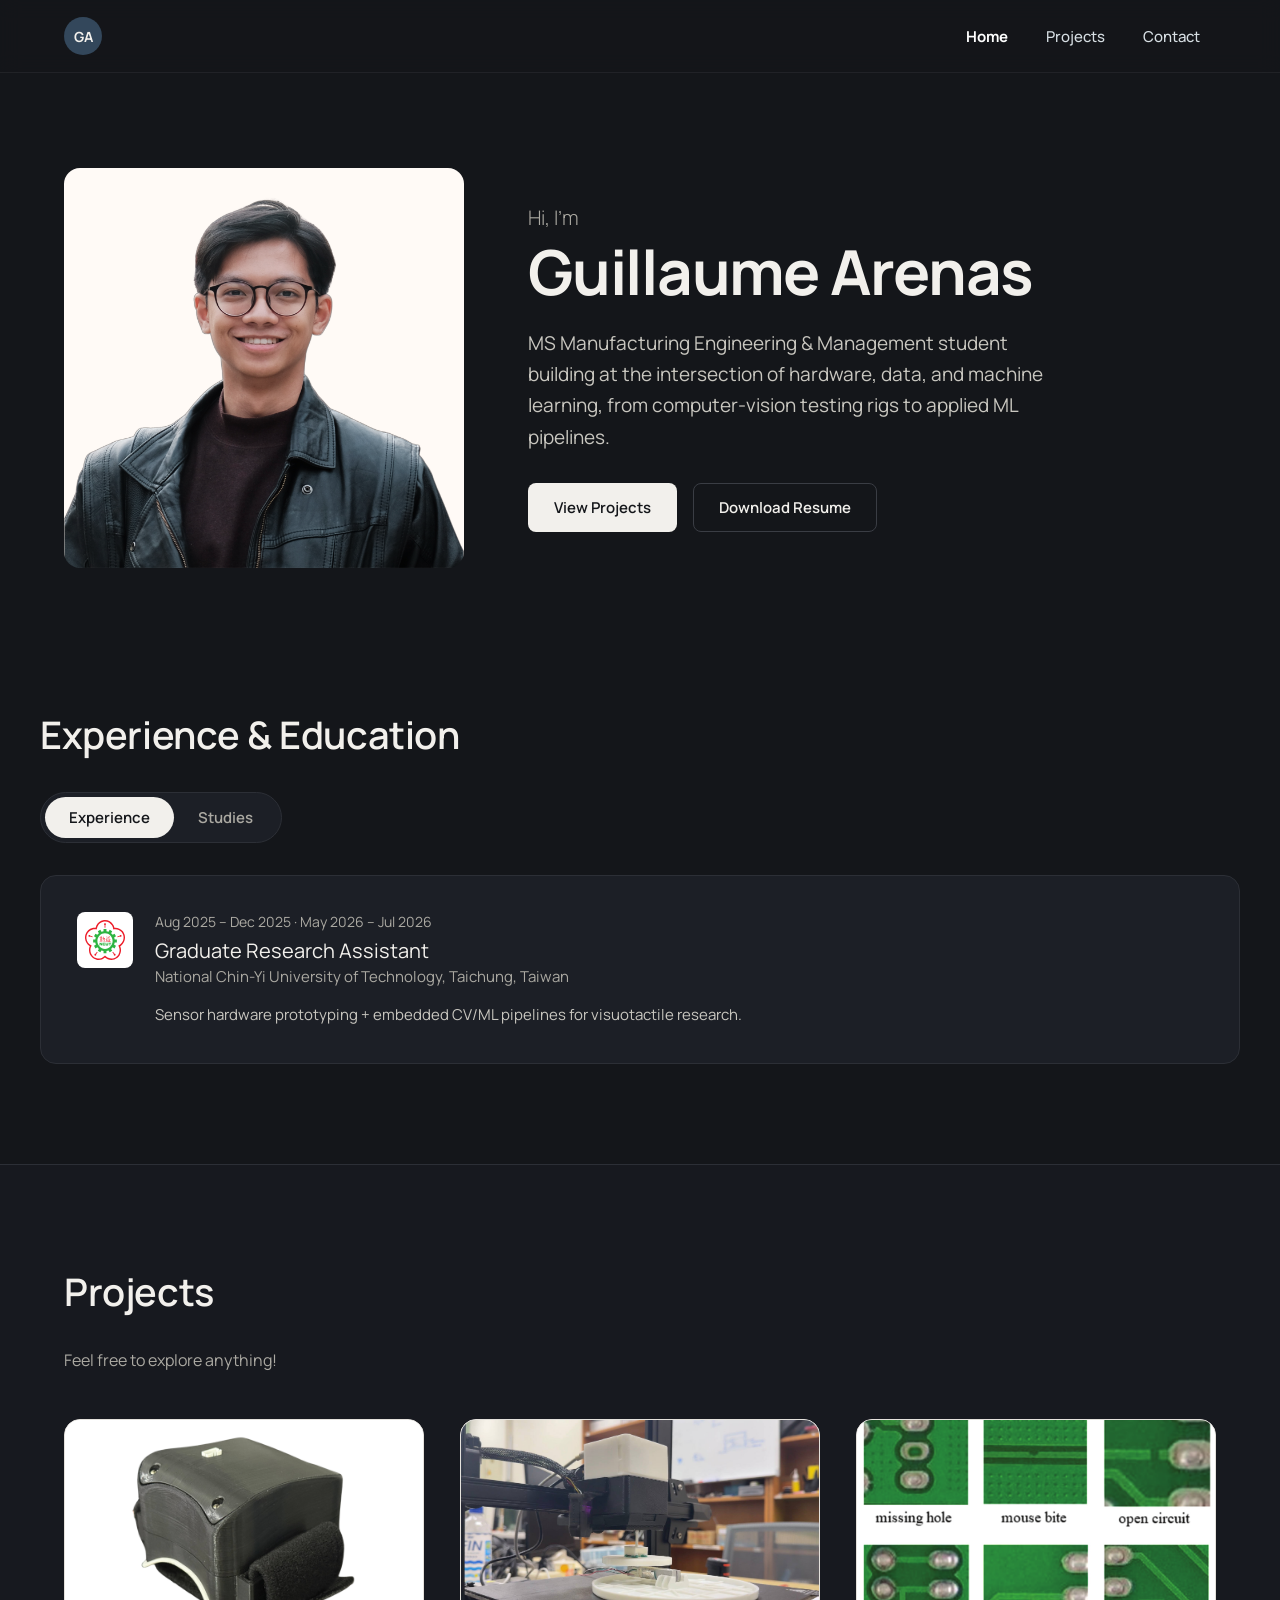
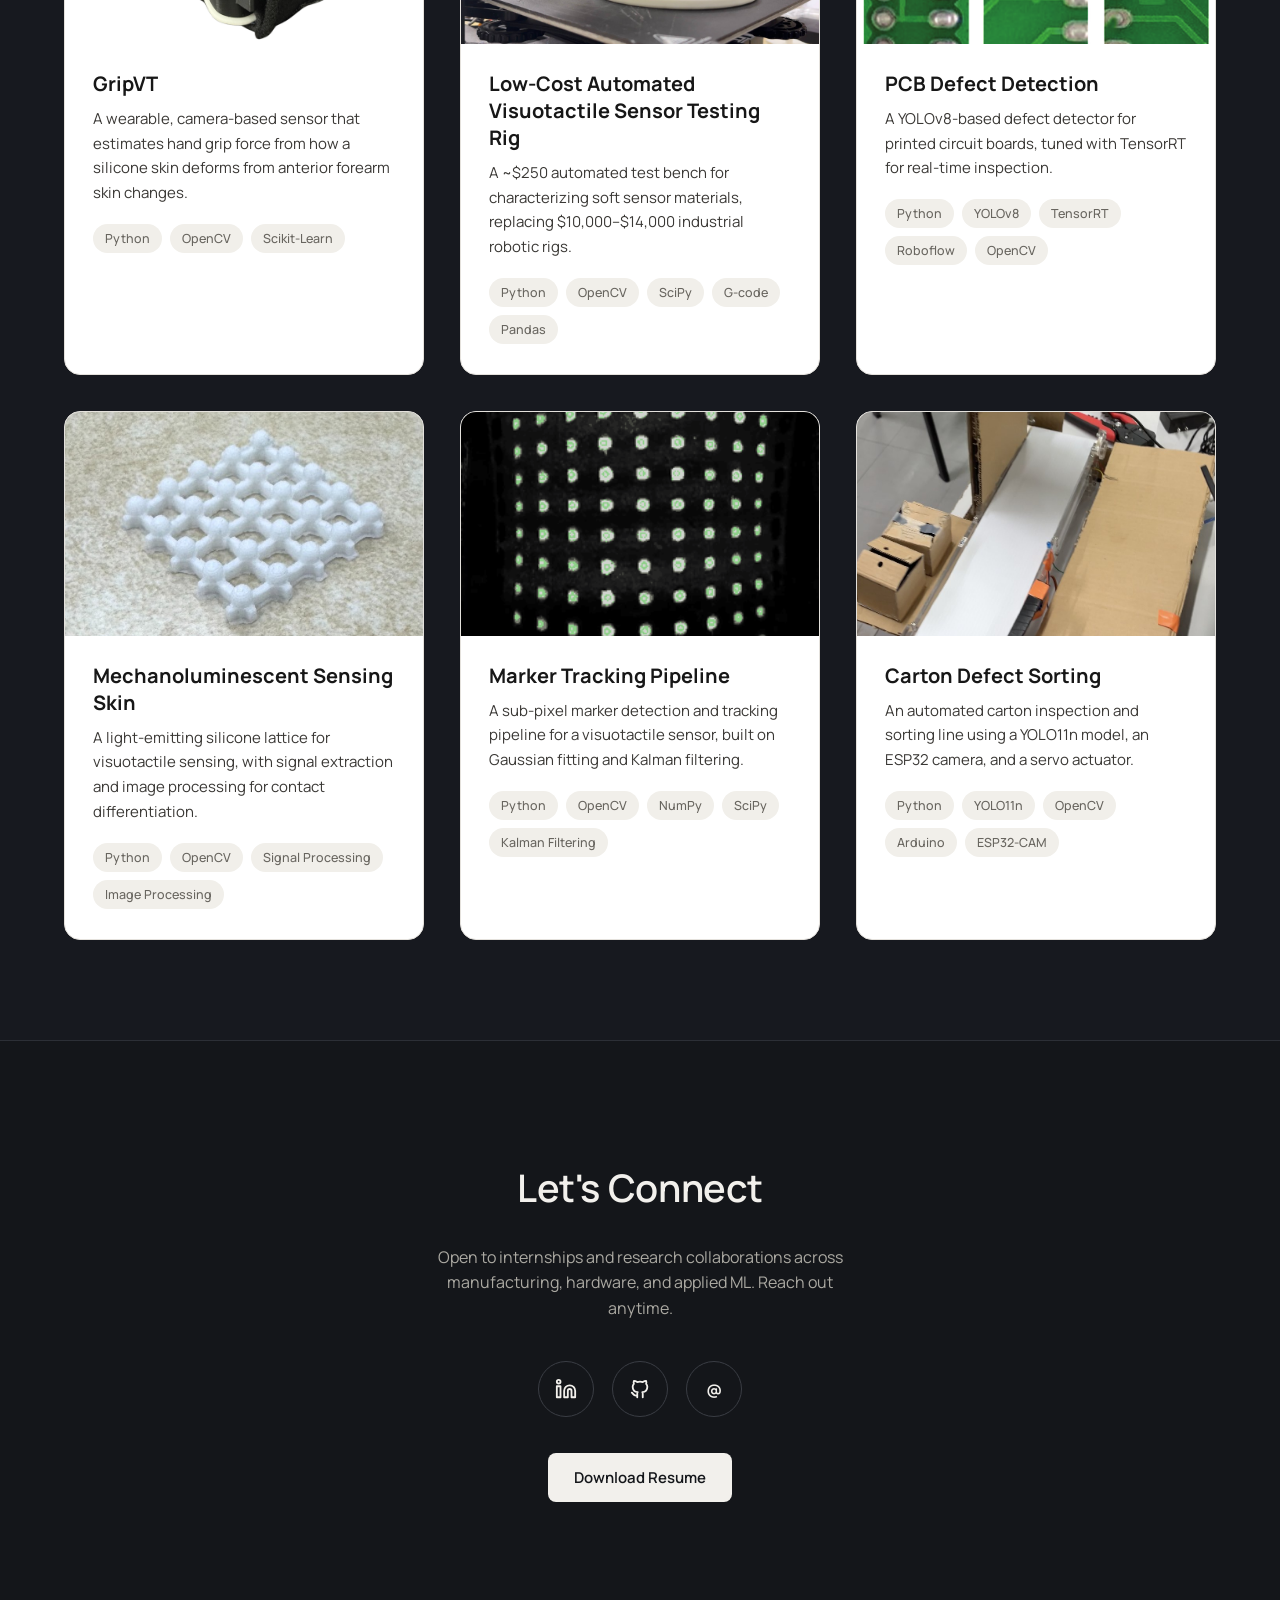
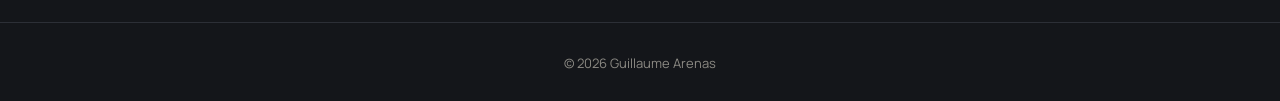
==== index.html @ a26e2be3 "fix: use marker tracking demo gif as project card thumbnail" ====
<!DOCTYPE html>
<html lang="en">
<head>
<meta charset="utf-8">
<meta name="viewport" content="width=device-width, initial-scale=1">
<title>Guillaume Arenas — Portfolio</title>
<link rel="preconnect" href="https://fonts.googleapis.com">
<link href="https://fonts.googleapis.com/css2?family=Manrope:wght@300;400;500;600;700;800&display=swap" rel="stylesheet">
<link rel="stylesheet" href="css/style.css">
</head>
<body>

<nav class="nav">
  <div class="nav-inner">
    <a href="#home" class="nav-logo" aria-label="Guillaume Arenas — Home">
      <div class="nav-logo-badge">GA</div>
    </a>
    <div class="nav-links">
      <a href="#home" class="nav-link" data-section="home">Home</a>
      <a href="#projects" class="nav-link" data-section="projects">Projects</a>
      <a href="#contact" class="nav-link" data-section="contact">Contact</a>
    </div>
    <button class="nav-hamburger" aria-label="Menu">
      <span></span><span></span><span></span>
    </button>
  </div>
</nav>

<div class="mobile-menu">
  <a href="#home">Home</a>
  <a href="#projects">Projects</a>
  <a href="#contact">Contact</a>
  <a class="btn-pill" href="resume.pdf" download="Guillaume_Arenas_Resume.pdf">Download Resume</a>
</div>

<section id="home" class="hero">
  <div class="hero-photo-wrap">
    <img src="images/profile-picture.png" alt="Guillaume Arenas">
  </div>
  <div class="hero-copy">
    <div class="hero-greeting">Hi, I'm</div>
    <h1 class="hero-name">Guillaume Arenas</h1>
    <p class="hero-desc">MS Manufacturing Engineering &amp; Management student building at the intersection of hardware, data, and machine learning, from computer-vision testing rigs to applied ML pipelines.</p>
    <div class="hero-actions">
      <a href="#projects" class="btn-pill">View Projects</a>
      <a href="resume.pdf" download="Guillaume_Arenas_Resume.pdf" class="btn-outline">Download Resume</a>
    </div>
  </div>
</section>

<section class="exp-section">
  <div class="exp-section-inner">
    <h2 class="section-heading">Experience &amp; Education</h2>
    <div class="exp-tabs">
      <div class="exp-slider" id="expSlider"></div>
      <button class="exp-tab active" id="workTab" data-tab="work">Experience</button>
      <button class="exp-tab" id="studiesTab" data-tab="studies">Studies</button>
    </div>

    <div class="exp-card active" id="workCard">
      <div class="exp-logo">
        <img src="images/ncut-logo.svg" alt="National Chin-Yi University of Technology logo">
      </div>
      <div class="exp-body">
        <div class="exp-dates">Aug 2025 – Dec 2025 · May 2026 – Jul 2026</div>
        <div class="exp-title">Graduate Research Assistant</div>
        <div class="exp-sub">National Chin-Yi University of Technology, Taichung, Taiwan</div>
        <div class="exp-desc">Sensor hardware prototyping + embedded CV/ML pipelines for visuotactile research.</div>
      </div>
    </div>
    <div class="exp-card" id="studiesCard">
      <div class="exp-logo">
        <img src="images/dlsu-logo.png" alt="De La Salle University logo">
      </div>
      <div class="exp-body">
        <div class="exp-dates">2021 – Expected 2027</div>
        <div class="exp-title">De La Salle University</div>
        <div class="exp-sub">B.S./M.S. in Manufacturing Engineering and Management</div>
        <div class="exp-desc">CGPA 3.58/4.00, Cum Laude candidate · DOST &amp; ERDT Scholar</div>
      </div>
    </div>
  </div>
</section>

<section id="projects" class="projects-section">
  <div class="projects-section-inner">
    <h2 class="section-heading">Projects</h2>
    <p class="projects-lede">Feel free to explore anything!</p>
    <div class="projects-grid">

      <a href="gripvt.html" class="project-card">
        <div class="project-card-media">
          <img src="images/gripvt.png" alt="GripVT screenshot">
        </div>
        <div class="project-card-body">
          <div class="project-card-title">GripVT</div>
          <p class="project-card-blurb">A wearable, camera-based sensor that estimates hand grip force from how a silicone skin deforms from anterior forearm skin changes. </p>
          <div class="project-tags">
            <span class="project-tag">Python</span>
            <span class="project-tag">OpenCV</span>
            <span class="project-tag">Scikit-Learn</span>
          </div>
        </div>
      </a>

      <a href="testing-rig.html" class="project-card">
        <div class="project-card-media">
          <img src="images/testing-rig-screenshot.jpg" alt="Low-Cost Automated Visuotactile Sensor Testing Rig screenshot">
        </div>
        <div class="project-card-body">
          <div class="project-card-title">Low-Cost Automated Visuotactile Sensor Testing Rig</div>
          <p class="project-card-blurb">A ~$250 automated test bench for characterizing soft sensor materials, replacing $10,000–$14,000 industrial robotic rigs.</p>
          <div class="project-tags">
            <span class="project-tag">Python</span>
            <span class="project-tag">OpenCV</span>
            <span class="project-tag">SciPy</span>
            <span class="project-tag">G-code</span>
            <span class="project-tag">Pandas</span>
          </div>
        </div>
      </a>

      <a href="pcb-defect-detection.html" class="project-card">
        <div class="project-card-media">
          <img src="images/pcb-defect-samples.png" alt="Six defect types: missing hole, mouse bite, open circuit, short, spur, spurious copper">
        </div>
        <div class="project-card-body">
          <div class="project-card-title">PCB Defect Detection</div>
          <p class="project-card-blurb">A YOLOv8-based defect detector for printed circuit boards, tuned with TensorRT for real-time inspection.</p>
          <div class="project-tags">
            <span class="project-tag">Python</span>
            <span class="project-tag">YOLOv8</span>
            <span class="project-tag">TensorRT</span>
            <span class="project-tag">Roboflow</span>
            <span class="project-tag">OpenCV</span>
          </div>
        </div>
      </a>

      <a href="mechanoluminescent-elastomer.html" class="project-card">
        <div class="project-card-media">
          <img src="images/mechano-sensing-skin.jpeg" alt="Fabricated mechanoluminescent lattice skin">
        </div>
        <div class="project-card-body">
          <div class="project-card-title">Mechanoluminescent Sensing Skin</div>
          <p class="project-card-blurb">A light-emitting silicone lattice for visuotactile sensing, with signal extraction and image processing for contact differentiation.</p>
          <div class="project-tags">
            <span class="project-tag">Python</span>
            <span class="project-tag">OpenCV</span>
            <span class="project-tag">Signal Processing</span>
            <span class="project-tag">Image Processing</span>
          </div>
        </div>
      </a>

      <a href="marker-tracking-pipeline.html" class="project-card">
        <div class="project-card-media">
          <img src="images/marker-tracking-demo.gif" alt="Live detector calibration view tracking all 99 markers in real time">
        </div>
        <div class="project-card-body">
          <div class="project-card-title">Marker Tracking Pipeline</div>
          <p class="project-card-blurb">A sub-pixel marker detection and tracking pipeline for a visuotactile sensor, built on Gaussian fitting and Kalman filtering.</p>
          <div class="project-tags">
            <span class="project-tag">Python</span>
            <span class="project-tag">OpenCV</span>
            <span class="project-tag">NumPy</span>
            <span class="project-tag">SciPy</span>
            <span class="project-tag">Kalman Filtering</span>
          </div>
        </div>
      </a>

      <a href="carton-sorting.html" class="project-card">
        <div class="project-card-media">
          <img src="images/carton-final-prototype.jpg" alt="Final cardboard-and-acrylic conveyor prototype with camera mount">
        </div>
        <div class="project-card-body">
          <div class="project-card-title">Carton Defect Sorting</div>
          <p class="project-card-blurb">An automated carton inspection and sorting line using a YOLO11n model, an ESP32 camera, and a servo actuator.</p>
          <div class="project-tags">
            <span class="project-tag">Python</span>
            <span class="project-tag">YOLO11n</span>
            <span class="project-tag">OpenCV</span>
            <span class="project-tag">Arduino</span>
            <span class="project-tag">ESP32-CAM</span>
          </div>
        </div>
      </a>

    </div>
  </div>
</section>

<section id="contact" class="contact-section">
  <div class="contact-section-inner">
    <h2 class="section-heading">Let's Connect</h2>
    <p class="contact-lede">Open to internships and research collaborations across manufacturing, hardware, and applied ML. Reach out anytime.</p>
    <div class="social-links">
      <a href="https://www.linkedin.com/in/guillaumearenas/" target="_blank" rel="noopener" aria-label="LinkedIn" class="social-link">
        <svg width="22" height="22" viewBox="0 0 24 24" fill="none" stroke="currentColor" stroke-width="2" stroke-linecap="round" stroke-linejoin="round"><path d="M16 8a6 6 0 0 1 6 6v7h-4v-7a2 2 0 0 0-2-2 2 2 0 0 0-2 2v7h-4v-7a6 6 0 0 1 6-6z"></path><rect x="2" y="9" width="4" height="12"></rect><circle cx="4" cy="4" r="2"></circle></svg>
      </a>
      <a href="https://github.com/gkuarenas" target="_blank" rel="noopener" aria-label="GitHub" class="social-link">
        <svg width="22" height="22" viewBox="0 0 24 24" fill="none" stroke="currentColor" stroke-width="2" stroke-linecap="round" stroke-linejoin="round"><path d="M9 19c-4.3 1.4-4.3-2.5-6-3m12 5v-3.5c0-1 .1-1.4-.5-2 2.8-.3 5.5-1.4 5.5-6a4.6 4.6 0 0 0-1.3-3.2 4.2 4.2 0 0 0-.1-3.2s-1.1-.3-3.5 1.3a12.3 12.3 0 0 0-6.2 0C6.5 2.8 5.4 3.1 5.4 3.1a4.2 4.2 0 0 0-.1 3.2A4.6 4.6 0 0 0 4 9.5c0 4.6 2.7 5.7 5.5 6-.6.6-.6 1.2-.5 2V21"></path></svg>
      </a>
      <a href="mailto:guillaume.arenas0712@gmail.com" aria-label="Email" class="social-link">@</a>
    </div>
    <a href="resume.pdf" download="Guillaume_Arenas_Resume.pdf" class="btn-pill">Download Resume</a>
  </div>
</section>

<footer class="site-footer">
  <span>© 2026 Guillaume Arenas</span>
</footer>

<script src="js/nav.js"></script>
<script src="js/home.js"></script>
</body>
</html>
---- css/style.css ----
/* Design tokens — see design-reference/README.md */
:root {
  --bg: #14161A;
  --bg-alt: #17191F;
  --surface: #1C1F26;
  --border: #2C2F36;
  --text: #F2F0EC;
  --muted: #8B8983;
  --muted-2: #C9C7C0;
  --muted-3: #ABA9A2;
  --body: #D7DEE3;
  --accent: #33475B;
  --card-border: #E4E1DC;
}

* { box-sizing: border-box; }

html { scroll-behavior: smooth; }

body {
  margin: 0;
  background: var(--bg);
  color: var(--text);
  font-family: 'Manrope', system-ui, sans-serif;
  min-height: 100vh;
  overflow-x: hidden;
}

a { color: var(--text); text-decoration: none; }
a:hover { color: var(--text); }

ul { margin: 0; }

/* ---------- Nav ---------- */
.nav {
  position: fixed;
  top: 0; left: 0; width: 100%;
  z-index: 1000;
  background: rgba(20, 22, 26, 0.55);
  backdrop-filter: blur(10px);
  border-bottom: 1px solid rgba(255, 255, 255, 0.06);
}
.nav-inner {
  max-width: 1200px;
  margin: 0 auto;
  padding: 0 24px;
  height: 72px;
  display: flex;
  align-items: center;
  justify-content: space-between;
}
.nav-logo {
  display: flex;
  align-items: center;
  text-decoration: none;
}
.nav-logo-badge {
  width: 38px; height: 38px;
  border-radius: 50%;
  background: var(--accent);
  display: flex; align-items: center; justify-content: center;
  color: var(--text);
  font-weight: 700; font-size: 14px;
}
.nav-links { display: flex; align-items: center; gap: 6px; }
.nav-link {
  font-size: 15px;
  font-weight: 500;
  color: var(--body);
  padding: 9px 16px;
  border-radius: 8px;
  background: transparent;
  transition: background .2s, color .2s, transform .2s;
}
.nav-link:hover { background: rgba(255, 255, 255, 0.1); color: #FFFFFF; transform: scale(1.05); }
.nav-link.active { font-weight: 700; color: #FFFFFF; }
.nav-hamburger {
  display: none;
  background: none; border: none; cursor: pointer;
  padding: 10px;
  flex-direction: column; gap: 5px;
  align-items: center; justify-content: center;
  width: 40px; height: 40px;
}
.nav-hamburger span { width: 20px; height: 2px; background: var(--text); border-radius: 1px; }

.mobile-menu {
  display: none;
  position: fixed; top: 72px; left: 0; right: 0; bottom: 0;
  background: var(--surface);
  z-index: 999;
  flex-direction: column;
  padding: 36px 28px;
  gap: 30px;
}
.mobile-menu.open { display: flex; }
.mobile-menu a { font-size: 22px; font-weight: 600; color: var(--text); }
.mobile-menu .btn-pill { width: fit-content; }

@media (max-width: 760px) {
  .nav-links { display: none; }
  .nav-hamburger { display: flex; }
}

/* ---------- Buttons ---------- */
.btn-pill {
  display: inline-block;
  font-size: 15px; font-weight: 600;
  color: #14161A; background: var(--text);
  padding: 14px 26px; border-radius: 8px;
  transition: background .2s, transform .2s;
}
.btn-pill:hover { background: #E4E1D9; transform: scale(1.04); color: #14161A; }

.btn-outline {
  display: inline-block;
  font-size: 15px; font-weight: 600;
  color: var(--text); background: transparent;
  border: 1px solid #3A3D44;
  padding: 13px 25px; border-radius: 8px;
  transition: border-color .2s, background .2s, transform .2s;
}
.btn-outline:hover { border-color: var(--text); background: var(--surface); transform: scale(1.04); color: var(--text); }

/* ---------- Hero / About ---------- */
.hero {
  max-width: 1200px;
  margin: 0 auto;
  padding: 168px 24px 100px;
  display: flex; flex-wrap: wrap;
  gap: 64px; align-items: center;
}
.hero-photo-wrap { flex: 1 1 300px; max-width: 400px; margin-inline: auto; }
.hero-photo-wrap img { width: 100%; aspect-ratio: 1/1; object-fit: cover; border-radius: 16px; display: block; }
.hero-copy { flex: 2 1 420px; min-width: 0; }
.hero-greeting { font-size: 20px; font-weight: 300; color: var(--muted-3); margin: 0 0 8px; }
.hero-name { font-size: clamp(38px, 6vw, 62px); font-weight: 700; line-height: 1.08; margin: 0 0 22px; letter-spacing: -0.02em; color: var(--text); }
.hero-desc { font-size: 19px; line-height: 1.65; color: var(--muted-2); max-width: 540px; margin: 0 0 30px; }
.hero-actions { display: flex; gap: 16px; flex-wrap: wrap; }

/* ---------- Experience & Education ---------- */
.section-heading {
  font-size: clamp(28px, 4vw, 38px);
  font-weight: 600;
  letter-spacing: -0.01em;
  margin: 0 0 32px;
  color: var(--text);
}
.exp-section { padding: 40px 24px 100px; }
.exp-section-inner { max-width: 1200px; margin: 0 auto; }
.exp-tabs {
  position: relative;
  display: inline-flex;
  border: 1px solid var(--border);
  border-radius: 999px;
  padding: 4px;
  background: var(--surface);
  margin-bottom: 32px;
}
.exp-slider {
  position: absolute; top: 4px; bottom: 4px; left: 4px; width: 0;
  border-radius: 999px; background: var(--text);
  transition: left .3s cubic-bezier(.4,0,.2,1), width .3s cubic-bezier(.4,0,.2,1);
}
.exp-tab {
  border: none; background: transparent; cursor: pointer;
  padding: 10px 24px; border-radius: 999px;
  font-size: 15px; font-weight: 600; font-family: inherit;
  position: relative; z-index: 1;
  color: var(--muted-3);
  transition: color .2s;
}
.exp-tab.active { color: #14161A; }
.exp-card {
  background: var(--surface);
  border: 1px solid var(--border);
  border-radius: 16px;
  padding: 36px;
  display: none;
  gap: 22px; flex-wrap: wrap;
}
.exp-card.active { display: flex; }
.exp-logo {
  width: 56px; height: 56px; border-radius: 8px; background: #FFFFFF;
  display: flex; align-items: center; justify-content: center;
  flex-shrink: 0; padding: 8px; box-sizing: border-box;
}
.exp-logo img { width: 100%; height: 100%; object-fit: contain; }
.exp-body { flex: 1; min-width: 0; }
.exp-dates { font-size: 14px; color: var(--muted-3); margin-bottom: 6px; }
.exp-title { font-size: 20px; font-weight: 400; color: var(--text); margin-bottom: 2px; }
.exp-sub { font-size: 15px; color: var(--muted-3); margin-bottom: 16px; }
.exp-desc { color: var(--muted-2); font-size: 15px; line-height: 1.6; }

/* ---------- Projects grid ---------- */
.projects-section { background: var(--bg-alt); border-top: 1px solid var(--border); border-bottom: 1px solid var(--border); }
.projects-section-inner { max-width: 1200px; margin: 0 auto; padding: 100px 24px; }
.projects-lede { font-size: 16px; color: var(--muted-3); margin: 0 0 48px; max-width: 560px; }
.projects-grid { display: grid; grid-template-columns: repeat(auto-fit, minmax(360px, 1fr)); gap: 36px; }
.project-card {
  display: block; color: inherit;
  background: #FFFFFF; border: 1px solid var(--card-border); border-radius: 16px;
  overflow: hidden;
  transition: transform .3s, box-shadow .3s, border-color .3s;
}
a.project-card:hover { transform: translateY(-6px); box-shadow: 0 18px 36px rgba(0,0,0,0.35); border-color: #D8D5CF; }
.project-card-media { position: relative; overflow: hidden; aspect-ratio: 16/10; }
.project-card-media img { position: absolute; inset: 0; width: 100%; height: 100%; object-fit: cover; transition: transform .5s ease, filter .5s ease; }
a.project-card:hover .project-card-media img { transform: scale(1.06); filter: brightness(1.08); }
.project-card-placeholder {
  position: absolute; inset: 0;
  background: repeating-linear-gradient(45deg, #EFEDE9 0px, #EFEDE9 12px, #F7F5F2 12px, #F7F5F2 24px);
  display: flex; align-items: center; justify-content: center;
}
.project-card-placeholder span {
  font-family: 'Courier New', monospace; font-size: 12px; letter-spacing: 0.06em;
  color: #9C988F; text-transform: uppercase;
  background: rgba(255,255,255,0.75); padding: 5px 11px; border-radius: 4px;
}
.project-card-body { padding: 26px 28px 30px; }
.project-card-title { font-size: 20px; font-weight: 700; color: #171717; margin-bottom: 10px; }
.project-card-blurb { font-size: 15px; line-height: 1.65; color: #3A3835; margin: 0 0 18px; }
.project-tags { display: flex; flex-wrap: wrap; gap: 8px; }
.project-tag {
  font-size: 12.5px; font-weight: 500; color: #68655F; background: #F1EFEA;
  padding: 6px 12px; border-radius: 999px;
  transition: background .25s, color .25s;
}
a.project-card:hover .project-tag { color: #171717; background: #E9DFC8; }

/* ---------- Contact ---------- */
.contact-section-inner { max-width: 600px; margin: 0 auto; padding: 120px 24px; text-align: center; }
.contact-lede { font-size: 16px; line-height: 1.6; color: var(--muted-3); margin: 0 auto 40px; max-width: 440px; }
.social-links { display: flex; justify-content: center; gap: 18px; margin-bottom: 36px; }
.social-link {
  width: 56px; height: 56px; border-radius: 50%;
  border: 1px solid #3A3D44;
  display: flex; align-items: center; justify-content: center;
  color: var(--text); font-weight: 600; font-size: 18px;
  transition: background .2s, color .2s, border-color .2s;
}
.social-link:hover { background: var(--accent); color: #FFFFFF; border-color: var(--accent); }

/* ---------- Footer ---------- */
.site-footer { border-top: 1px solid var(--border); padding: 28px 24px; text-align: center; }
.site-footer span { font-size: 13px; color: var(--muted); }

/* ---------- Project detail pages ---------- */
.project-header { max-width: 1200px; margin: 0 auto; padding: 168px 24px 8px; }
.project-header h1 { font-size: clamp(34px, 5.5vw, 54px); font-weight: 700; line-height: 1.08; letter-spacing: -0.02em; margin: 0 0 14px; color: var(--text); }
.project-header p { font-size: 17px; line-height: 1.5; color: var(--muted-2); max-width: 640px; margin: 0; }

.gallery-section { position: relative; max-width: 1200px; margin: 0 auto; padding: 40px 24px 0; }
.gallery-section h2 { font-size: 24px; font-weight: 600; letter-spacing: -0.01em; margin: 0 0 16px; color: var(--text); }
.gallery-wrap { position: relative; }
.filmstrip { display: flex; gap: 16px; overflow-x: auto; scroll-snap-type: x mandatory; padding-bottom: 6px; scrollbar-width: none; }
.filmstrip::-webkit-scrollbar { display: none; }
.gallery-item {
  flex: 0 0 320px; aspect-ratio: 4/3; scroll-snap-align: start;
  position: relative; border: 1px solid var(--border); border-radius: 12px;
  overflow: hidden; cursor: pointer; padding: 0; background: none;
  transition: border-color .2s, transform .2s;
}
.gallery-item:hover { border-color: var(--text); transform: translateY(-3px); }
.gallery-item img { position: absolute; inset: 0; width: 100%; height: 100%; object-fit: cover; }
.gallery-caption {
  position: absolute; bottom: 0; left: 0; right: 0;
  padding: 10px 12px;
  background: linear-gradient(to top, rgba(20,22,26,0.85), transparent);
}
.gallery-caption span { font-size: 12.5px; font-weight: 600; color: var(--text); }
.gallery-arrow {
  position: absolute; top: 50%; transform: translateY(-50%);
  width: 40px; height: 40px; border-radius: 50%;
  background: var(--surface); border: 1px solid var(--border); color: var(--text);
  cursor: pointer; display: flex; align-items: center; justify-content: center;
  transition: background .2s;
}
.gallery-arrow:hover { background: var(--accent); }
.gallery-arrow.left { left: -18px; }
.gallery-arrow.right { right: -18px; }

.detail-grid { max-width: 1200px; margin: 0 auto; padding: 56px 24px 100px; display: grid; grid-template-columns: 260px 1fr; gap: 64px; }
@media (max-width: 760px) { .detail-grid { grid-template-columns: 1fr; gap: 40px; } }

.sidebar { align-self: start; }
@media (min-width: 761px) { .sidebar { position: sticky; top: 104px; } }
.sidebar-block { margin-bottom: 32px; }
.sidebar-label { font-size: 12px; font-weight: 700; letter-spacing: 0.08em; text-transform: uppercase; color: var(--muted); margin-bottom: 14px; }
.tech-tags { display: flex; flex-wrap: wrap; gap: 8px; }
.tech-tag { font-size: 12.5px; font-weight: 500; color: var(--body); background: var(--surface); border: 1px solid var(--border); padding: 6px 12px; border-radius: 999px; }
.sidebar-links { display: flex; flex-direction: column; gap: 10px; }
.link-btn {
  display: flex; align-items: center; gap: 9px;
  font-size: 14.5px; font-weight: 600; color: #14161A; background: var(--text);
  padding: 11px 16px; border-radius: 8px; border: none; cursor: pointer;
  font-family: inherit; text-align: left; width: 100%;
  transition: background .2s;
}
.link-btn:hover { background: #D8D5CF; color: #14161A; }

.content-main { min-width: 0; display: flex; flex-direction: column; gap: 56px; }
.content-section h2 { font-size: 24px; font-weight: 600; letter-spacing: -0.01em; margin: 0 0 16px; color: var(--text); }
.content-section p { font-size: 16px; line-height: 1.7; color: var(--muted-2); margin: 0 0 12px; }
.content-section p:last-child { margin-bottom: 0; }
.content-section ul { padding-left: 20px; color: var(--muted-2); font-size: 16px; line-height: 1.8; }

.data-table { width: 100%; border-collapse: collapse; margin: 0 0 20px; font-size: 14.5px; }
.data-table th, .data-table td { text-align: left; padding: 10px 14px; border-bottom: 1px solid var(--border); color: var(--muted-2); }
.data-table th { color: var(--muted); font-weight: 700; text-transform: uppercase; font-size: 11.5px; letter-spacing: 0.05em; }
.data-table tr:last-child td { border-bottom: none; }
.data-table tr.highlight td { color: var(--text); font-weight: 600; }

.problem-figure { background: var(--text); border-radius: 12px; padding: 14px; margin-bottom: 20px; }
.problem-figure img { width: 100%; display: block; border-radius: 6px; }

.feature-figure {
  float: right; width: 313px; max-width: 40%; margin: 0 0 16px 20px;
  background: var(--text); border-radius: 10px; padding: 10px; height: 183px;
  overflow: hidden;
}
.feature-figure img { width: 100%; height: 100%; object-fit: contain; display: block; border-radius: 5px; }
.feature-wrap::after { content: ""; display: block; clear: both; }

/* ---------- Manuscript modal ---------- */
.modal-backdrop {
  display: none;
  position: fixed; inset: 0; background: rgba(10,11,13,0.7);
  z-index: 2100; align-items: center; justify-content: center; padding: 24px;
}
.modal-backdrop.open { display: flex; }
.modal {
  background: var(--surface); border: 1px solid var(--border); border-radius: 16px;
  max-width: 480px; width: 100%; max-height: 90vh; overflow-y: auto;
  padding: 32px; position: relative;
  box-shadow: 0 30px 70px rgba(0,0,0,0.5);
}
.modal-close {
  position: absolute; top: 16px; right: 16px; width: 32px; height: 32px;
  border-radius: 50%; background: none; border: 1px solid var(--border); color: var(--text);
  cursor: pointer; display: flex; align-items: center; justify-content: center;
  transition: background .2s;
}
.modal-close:hover { background: var(--border); }
.modal-icon { width: 44px; height: 44px; border-radius: 50%; background: var(--accent); display: flex; align-items: center; justify-content: center; margin-bottom: 16px; }
.modal h3 { font-size: 20px; font-weight: 700; margin: 0 0 6px; color: var(--text); }
.modal-desc { font-size: 14px; line-height: 1.5; color: var(--muted); margin: 0 0 22px; }
.form-field { display: flex; flex-direction: column; gap: 6px; margin-bottom: 12px; }
.form-field span { font-size: 12px; font-weight: 600; color: var(--muted); text-transform: uppercase; letter-spacing: .05em; }
.form-field span em { text-transform: none; font-weight: 500; font-style: normal; }
.form-field input, .form-field textarea {
  background: var(--bg); border: 1px solid var(--border); border-radius: 8px;
  padding: 10px 12px; color: var(--text); font-size: 14px; font-family: inherit; outline: none;
}
.form-field textarea { resize: vertical; }
.honeypot-field { position: absolute; left: -9999px; width: 1px; height: 1px; opacity: 0; }
.banner { border-radius: 8px; padding: 12px 14px; margin: 14px 0; font-size: 13.5px; display: none; }
.banner.show { display: block; }
.banner-success { background: rgba(94,196,120,0.12); border: 1px solid rgba(94,196,120,0.4); color: #8FE3A3; }
.banner-error { background: rgba(220,90,90,0.12); border: 1px solid rgba(220,90,90,0.4); color: #F0A0A0; }
.hint-text { font-size: 12.5px; color: var(--muted); margin: 0 0 14px; display: none; }
.hint-text.show { display: block; }
.modal-actions { display: flex; gap: 10px; flex-wrap: wrap; }
.btn-copy {
  flex: 1 1 140px; font-size: 14px; font-weight: 600; padding: 11px 16px; border-radius: 8px;
  border: 1px solid var(--border); background: transparent; color: var(--text); cursor: pointer;
  font-family: inherit; transition: background .2s; display: none;
}
.btn-copy.show { display: inline-block; }
.btn-send {
  flex: 1 1 160px; font-size: 14px; font-weight: 600; padding: 11px 16px; border-radius: 8px;
  border: none; background: var(--text); color: #14161A; cursor: pointer;
  font-family: inherit; transition: background .2s;
}
.btn-send:disabled { opacity: 0.45; cursor: not-allowed; }

/* ---------- Lightbox ---------- */
.lightbox-backdrop {
  display: none;
  position: fixed; inset: 0; z-index: 2000;
  background: rgba(10,11,13,0.94);
  opacity: 0;
  transition: opacity .32s ease;
}
.lightbox-backdrop.open { display: block; }
.lightbox-backdrop.active { opacity: 1; }
.lightbox-icon-btn {
  position: fixed; border-radius: 50%;
  background: rgba(255,255,255,0.08); border: 1px solid rgba(255,255,255,0.2); color: var(--text);
  cursor: pointer; display: flex; align-items: center; justify-content: center;
  z-index: 2001; transition: background .2s;
}
.lightbox-icon-btn:hover { background: rgba(255,255,255,0.18); }
.lightbox-close { top: 22px; right: 22px; width: 44px; height: 44px; }
.lightbox-prev { top: 50%; left: 24px; transform: translateY(-50%); width: 48px; height: 48px; }
.lightbox-next { top: 50%; right: 24px; transform: translateY(-50%); width: 48px; height: 48px; }
.lightbox-frame {
  position: fixed; overflow: hidden; border-radius: 12px;
  transition: top .36s cubic-bezier(.2,.8,.2,1), left .36s cubic-bezier(.2,.8,.2,1),
              width .36s cubic-bezier(.2,.8,.2,1), height .36s cubic-bezier(.2,.8,.2,1), border-radius .36s;
}
.lightbox-frame.active { border-radius: 10px; box-shadow: 0 30px 70px rgba(0,0,0,0.55); }
.lightbox-frame img { position: absolute; inset: 0; width: 100%; height: 100%; object-fit: contain; }
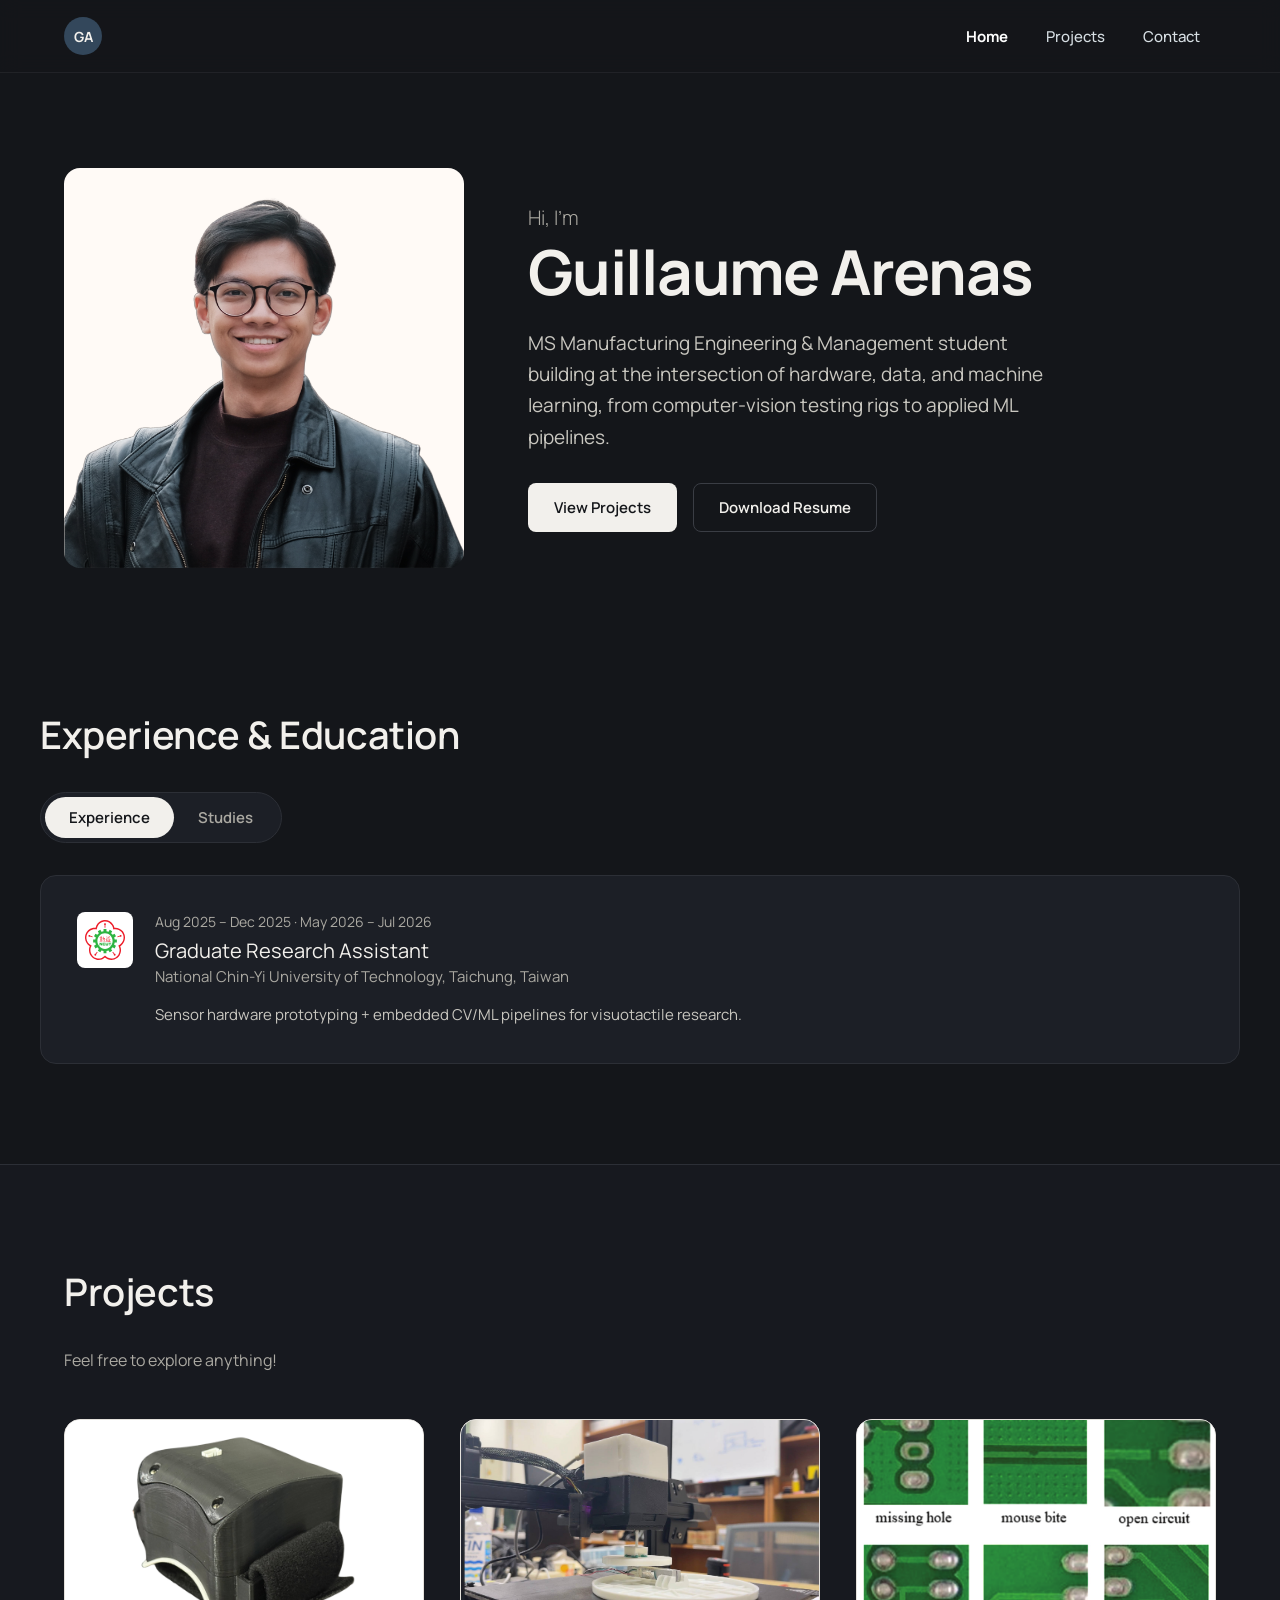
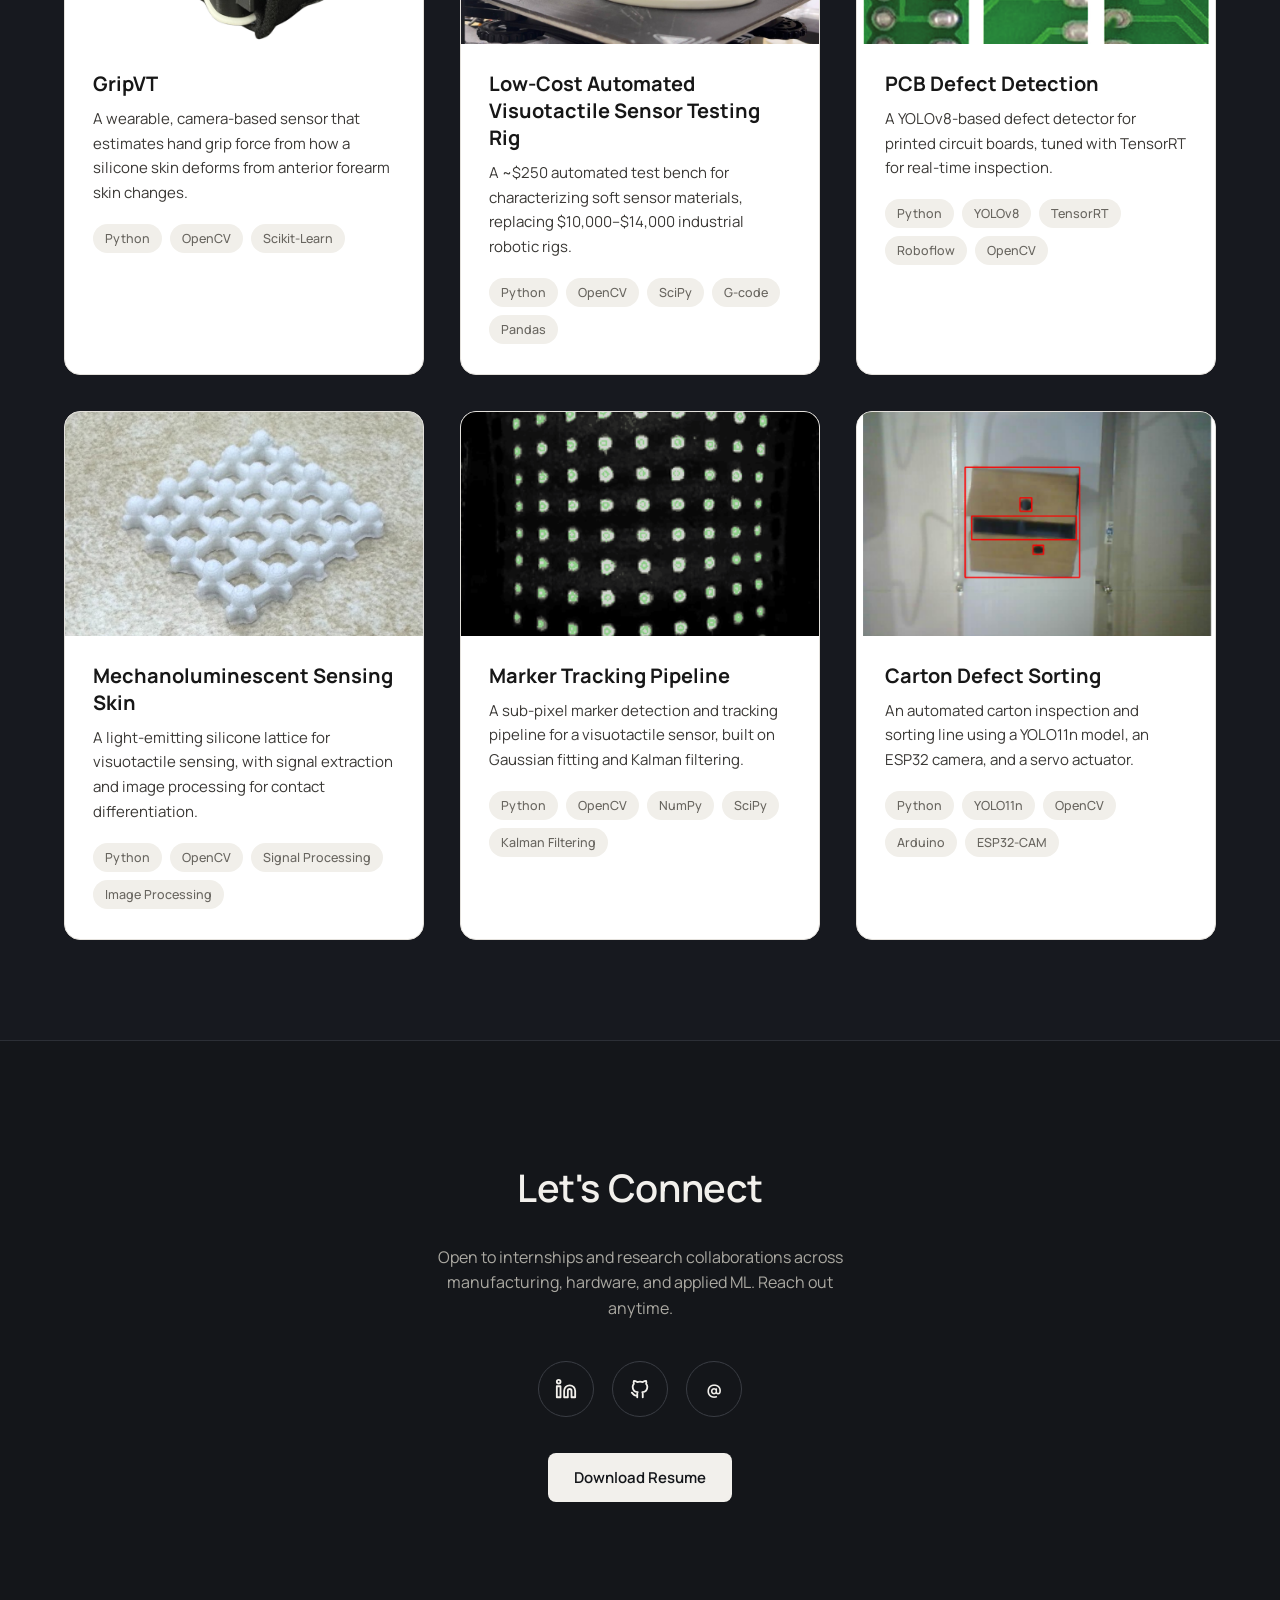
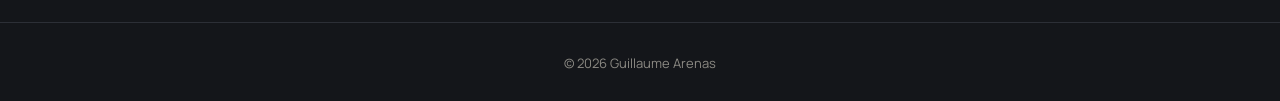
==== commit 4be3da2e: "fix: use live defect detection image as carton sorting card thumbnail" ====
--- a/index.html
+++ b/index.html
@@ -172,7 +172,7 @@
 
       <a href="carton-sorting.html" class="project-card">
         <div class="project-card-media">
-          <img src="images/carton-final-prototype.jpg" alt="Final cardboard-and-acrylic conveyor prototype with camera mount">
+          <img src="images/carton-hole-detection.png" alt="Live detection with a bounding box drawn around a carton with a hole">
         </div>
         <div class="project-card-body">
           <div class="project-card-title">Carton Defect Sorting</div>
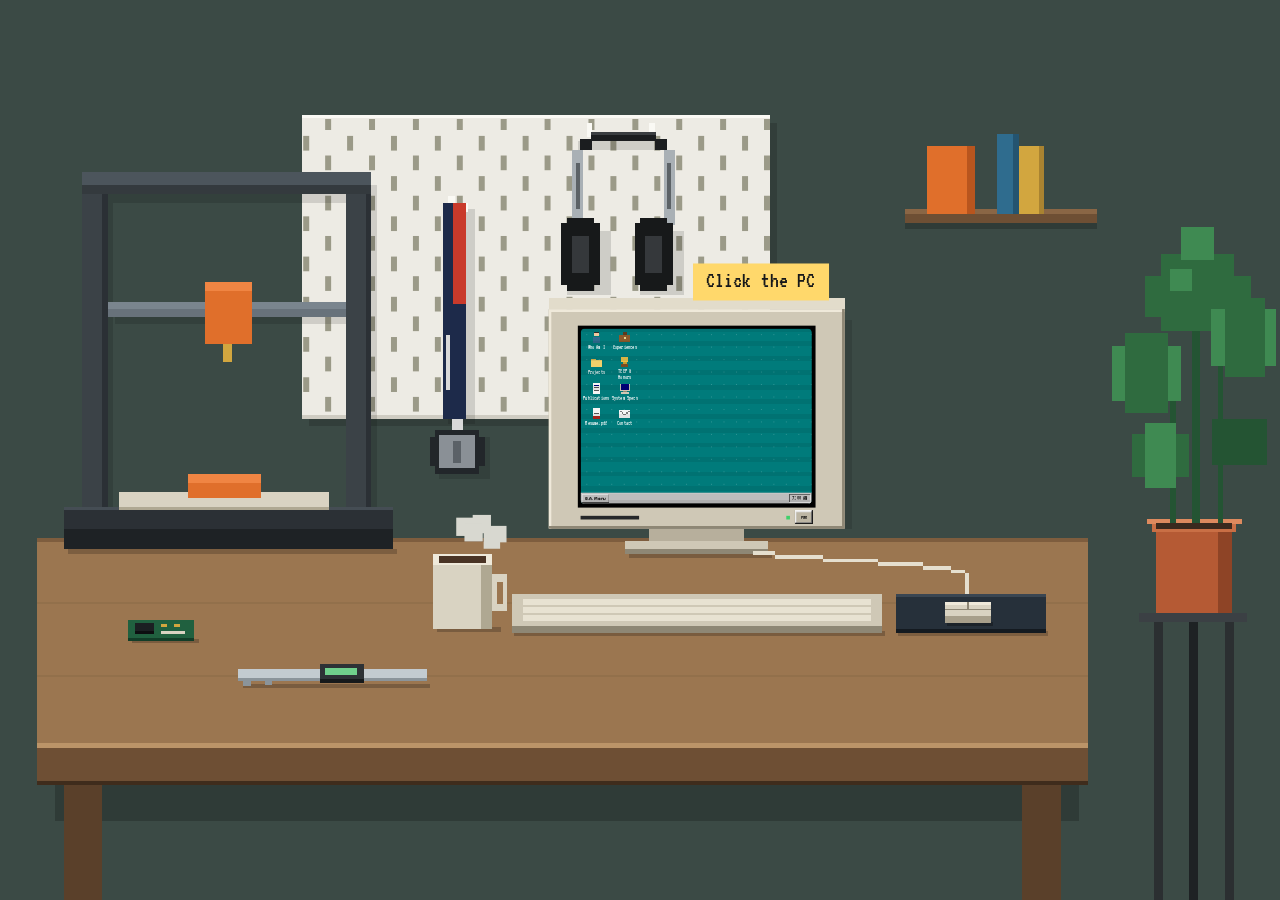
==== commit 59d9e576: "feat: rebuild portfolio as retro computer on a workbench" ====
--- a/index.html
+++ b/index.html
@@ -3,216 +3,509 @@
 <head>
 <meta charset="utf-8">
 <meta name="viewport" content="width=device-width, initial-scale=1">
-<title>Guillaume Arenas — Portfolio</title>
+<title>Guillaume Arenas | Data Science and ML Engineering Portfolio</title>
+<meta name="description" content="Guillaume Arenas, BS/MS Manufacturing Engineering student at De La Salle University. Open to Data Science and ML Engineering internships from January 2027. ML on real physical systems.">
+<meta property="og:type" content="website">
+<meta property="og:title" content="Guillaume Arenas | Data Science and ML Engineering Portfolio">
+<meta property="og:description" content="Open to Data Science and ML Engineering internships from January 2027. ML on real physical systems.">
+<meta property="og:url" content="https://gkuarenas.github.io/">
+<meta property="og:image" content="https://gkuarenas.github.io/apple-touch-icon.png">
+<meta name="twitter:card" content="summary">
+<link rel="icon" href="favicon.ico" sizes="any">
+<link rel="icon" type="image/png" sizes="32x32" href="favicon-32.png">
+<link rel="apple-touch-icon" href="apple-touch-icon.png">
 <link rel="preconnect" href="https://fonts.googleapis.com">
-<link href="https://fonts.googleapis.com/css2?family=Manrope:wght@300;400;500;600;700;800&display=swap" rel="stylesheet">
-<link rel="stylesheet" href="css/style.css">
+<link href="https://fonts.googleapis.com/css2?family=Pixelify+Sans:wght@400;600;700&family=VT323&display=swap" rel="stylesheet">
+<link rel="stylesheet" href="css/retro.css">
+<script src="js/scene.js" defer></script>
+<script src="js/windows.js" defer></script>
+<script src="js/router.js" defer></script>
+<script src="js/config.js" defer></script>
+<script src="js/manuscript-modal.js" defer></script>
 </head>
 <body>
 
-<nav class="nav">
-  <div class="nav-inner">
-    <a href="#home" class="nav-logo" aria-label="Guillaume Arenas — Home">
-      <div class="nav-logo-badge">GA</div>
-    </a>
-    <div class="nav-links">
-      <a href="#home" class="nav-link" data-section="home">Home</a>
-      <a href="#projects" class="nav-link" data-section="projects">Projects</a>
-      <a href="#contact" class="nav-link" data-section="contact">Contact</a>
+<noscript>
+  <div style="position:fixed;inset:0;z-index:99999;overflow:auto;background:#007B7B;color:#000;font-family:monospace;font-size:20px;padding:24px">
+    <div style="max-width:640px;margin:0 auto;background:#fff;padding:24px">
+      <h1>Guillaume Arenas</h1>
+      <p>BS/MS Manufacturing Engineering and Management student at De La Salle University. Open to Data Science and ML Engineering internships from January 2027. ML on real physical systems.</p>
+      <p>This portfolio is an interactive desk and needs JavaScript. Without it, use these links:</p>
+      <ul>
+        <li><a href="mailto:guillaume.arenas0712@gmail.com">guillaume.arenas0712@gmail.com</a></li>
+        <li><a href="https://www.linkedin.com/in/guillaumearenas/">LinkedIn</a></li>
+        <li><a href="https://github.com/gkuarenas">GitHub</a></li>
+        <li><a href="resume.pdf">Resume (PDF)</a></li>
+      </ul>
     </div>
-    <button class="nav-hamburger" aria-label="Menu">
-      <span></span><span></span><span></span>
-    </button>
-  </div>
-</nav>
-
-<div class="mobile-menu">
-  <a href="#home">Home</a>
-  <a href="#projects">Projects</a>
-  <a href="#contact">Contact</a>
-  <a class="btn-pill" href="resume.pdf" download="Guillaume_Arenas_Resume.pdf">Download Resume</a>
-</div>
-
-<section id="home" class="hero">
-  <div class="hero-photo-wrap">
-    <img src="images/profile-picture.png" alt="Guillaume Arenas">
-  </div>
-  <div class="hero-copy">
-    <div class="hero-greeting">Hi, I'm</div>
-    <h1 class="hero-name">Guillaume Arenas</h1>
-    <p class="hero-desc">MS Manufacturing Engineering &amp; Management student building at the intersection of hardware, data, and machine learning, from computer-vision testing rigs to applied ML pipelines.</p>
-    <div class="hero-actions">
-      <a href="#projects" class="btn-pill">View Projects</a>
-      <a href="resume.pdf" download="Guillaume_Arenas_Resume.pdf" class="btn-outline">Download Resume</a>
-    </div>
-  </div>
-</section>
-
-<section class="exp-section">
-  <div class="exp-section-inner">
-    <h2 class="section-heading">Experience &amp; Education</h2>
-    <div class="exp-tabs">
-      <div class="exp-slider" id="expSlider"></div>
-      <button class="exp-tab active" id="workTab" data-tab="work">Experience</button>
-      <button class="exp-tab" id="studiesTab" data-tab="studies">Studies</button>
-    </div>
-
-    <div class="exp-card active" id="workCard">
-      <div class="exp-logo">
-        <img src="images/ncut-logo.svg" alt="National Chin-Yi University of Technology logo">
-      </div>
-      <div class="exp-body">
-        <div class="exp-dates">Aug 2025 – Dec 2025 · May 2026 – Jul 2026</div>
-        <div class="exp-title">Graduate Research Assistant</div>
-        <div class="exp-sub">National Chin-Yi University of Technology, Taichung, Taiwan</div>
-        <div class="exp-desc">Sensor hardware prototyping + embedded CV/ML pipelines for visuotactile research.</div>
+  </div>
+</noscript>
+
+<!-- ============ DESK SCENE (desktop mode) ============ -->
+<div id="stage">
+  <h1 class="sr-only">Guillaume Arenas, portfolio</h1>
+  <div id="fit">
+    <div id="scene">
+      <div id="cam">
+        <svg aria-hidden="true" width="1460" height="800" viewBox="0 0 1460 800" shape-rendering="crispEdges">
+          <defs><pattern id="peg" width="48" height="44" patternUnits="userSpaceOnUse"><rect x="8" y="6" width="6" height="16" fill="#9B9A88"/><rect x="32" y="28" width="6" height="16" fill="#9B9A88"/></pattern></defs>
+              <rect x="-4000" y="-3000" width="9500" height="6800" fill="#3B4A45"/>
+              <rect x="398" y="36" width="512" height="332" fill="#000" opacity="0.16"/><rect x="390" y="28" width="512" height="332" fill="#EDEBE4"/><rect x="390" y="28" width="512" height="3" fill="#FAF9F4"/><rect x="390" y="356" width="512" height="4" fill="#CFCCC2"/><rect x="390" y="32" width="512" height="324" fill="url(#peg)"/>
+              <g transform="translate(-72 28)">
+                <rect x="622" y="102" width="30" height="236" fill="#000" opacity="0.13"/>
+                <rect x="622" y="88" width="8" height="10" fill="#FAF9F4"/><rect x="636" y="96" width="8" height="10" fill="#FAF9F4"/>
+                <rect x="616" y="96" width="12" height="236" fill="#1D2A4A"/><rect x="628" y="96" width="14" height="110" fill="#C93A2B"/><rect x="628" y="206" width="14" height="126" fill="#1D2A4A"/><rect x="620" y="240" width="4" height="60" fill="#D9D9D9"/>
+                <rect x="612" y="352" width="56" height="46" fill="#000" opacity="0.13"/><rect x="608" y="344" width="48" height="48" fill="#22262A"/><rect x="602" y="352" width="60" height="32" fill="#22262A"/><rect x="612" y="350" width="40" height="36" fill="#8A9096"/><rect x="628" y="356" width="8" height="24" fill="#5B6167"/>
+                <rect x="626" y="332" width="12" height="12" fill="#D9D9D9"/>
+              </g>
+              <g transform="translate(194 -80)">
+                <rect x="498" y="136" width="96" height="10" fill="#000" opacity="0.13"/><rect x="486" y="234" width="48" height="70" fill="#000" opacity="0.13"/><rect x="566" y="234" width="48" height="70" fill="#000" opacity="0.13"/>
+                <rect x="508" y="116" width="6" height="16" fill="#FAF9F4"/><rect x="576" y="116" width="6" height="16" fill="#FAF9F4"/>
+                <rect x="512" y="126" width="72" height="10" fill="#1B1D1F"/><rect x="512" y="126" width="72" height="3" fill="#3A3D40"/><rect x="500" y="134" width="14" height="12" fill="#1B1D1F"/><rect x="582" y="134" width="14" height="12" fill="#1B1D1F"/><rect x="492" y="146" width="12" height="82" fill="#A9B0B5"/><rect x="592" y="146" width="12" height="82" fill="#A9B0B5"/><rect x="496" y="160" width="4" height="50" fill="#5C6266"/><rect x="596" y="160" width="4" height="50" fill="#5C6266"/>
+                <rect x="480" y="226" width="42" height="68" fill="#17191A"/><rect x="486" y="220" width="30" height="80" fill="#17191A"/><rect x="492" y="240" width="18" height="40" fill="#35383B"/>
+                <rect x="560" y="226" width="42" height="68" fill="#17191A"/><rect x="566" y="220" width="30" height="80" fill="#17191A"/><rect x="572" y="240" width="18" height="40" fill="#35383B"/>
+              </g>
+              <rect x="120" y="760" width="1120" height="40" fill="#000" opacity="0.2"/>
+              <rect x="100" y="490" width="1150" height="230" fill="#9B7650"/><rect x="100" y="490" width="1150" height="5" fill="#7E5D3E"/><rect x="100" y="560" width="1150" height="2" fill="#92704B"/><rect x="100" y="640" width="1150" height="2" fill="#92704B"/><rect x="100" y="714" width="1150" height="6" fill="#BB9468"/><rect x="100" y="720" width="1150" height="36" fill="#6E4F34"/><rect x="100" y="756" width="1150" height="4" fill="#3F2C1C"/>
+              <rect x="130" y="760" width="42" height="2400" fill="#5A402A"/><rect x="1178" y="760" width="42" height="2400" fill="#5A402A"/>
+              <g>
+                <rect x="1322" y="580" width="10" height="2580" fill="#2B2F31"/><rect x="1400" y="580" width="10" height="2580" fill="#2B2F31"/><rect x="1360" y="580" width="10" height="2580" fill="#1E2224"/><rect x="1306" y="572" width="118" height="10" fill="#3B4044"/>
+                <rect x="1320" y="470" width="92" height="14" fill="#C96F45"/><rect x="1314" y="470" width="104" height="5" fill="#DD8A5E"/><rect x="1324" y="484" width="84" height="88" fill="#B55A34"/><rect x="1392" y="484" width="16" height="88" fill="#8E4426"/><rect x="1324" y="474" width="84" height="6" fill="#3B2A1E"/>
+                <rect x="1364" y="250" width="8" height="224" fill="#245433"/><rect x="1340" y="330" width="6" height="144" fill="#245433"/><rect x="1392" y="300" width="6" height="174" fill="#245433"/>
+                <rect x="1330" y="180" width="80" height="84" fill="#2F6B3F"/><rect x="1312" y="204" width="116" height="44" fill="#2F6B3F"/><rect x="1352" y="150" width="36" height="36" fill="#3F8A52"/><rect x="1340" y="196" width="24" height="24" fill="#3F8A52"/>
+                <rect x="1276" y="280" width="76" height="60" fill="#3F8A52"/><rect x="1290" y="266" width="48" height="88" fill="#2F6B3F"/><rect x="1384" y="240" width="72" height="62" fill="#3F8A52"/><rect x="1400" y="228" width="44" height="86" fill="#2F6B3F"/>
+                <rect x="1298" y="376" width="62" height="48" fill="#2F6B3F"/><rect x="1312" y="364" width="34" height="72" fill="#3F8A52"/><rect x="1386" y="360" width="60" height="50" fill="#245433"/>
+              </g>
+              <rect x="1050" y="130" width="210" height="6" fill="#8A6645"/><rect x="1050" y="136" width="210" height="10" fill="#6E4F34"/><rect x="1050" y="146" width="210" height="6" fill="#000" opacity="0.2"/>
+              <rect x="1074" y="62" width="52" height="74" fill="#E06F2B"/><rect x="1118" y="62" width="8" height="74" fill="#B8551E"/><rect x="1150" y="48" width="24" height="88" fill="#2F6C8E"/><rect x="1168" y="48" width="6" height="88" fill="#245470"/><rect x="1174" y="62" width="28" height="74" fill="#D2A63F"/><rect x="1196" y="62" width="6" height="74" fill="#A98331"/>
+              <g fill="#000" opacity="0.12"><rect x="160" y="108" width="24" height="382"/><rect x="448" y="108" width="24" height="382"/><rect x="160" y="104" width="312" height="20"/><rect x="186" y="240" width="262" height="16"/></g>
+              <rect x="150" y="90" width="28" height="372" fill="#3B4247"/><rect x="172" y="90" width="6" height="372" fill="#2B3035"/><rect x="438" y="90" width="28" height="372" fill="#3B4247"/><rect x="460" y="90" width="6" height="372" fill="#2B3035"/><rect x="150" y="90" width="316" height="14" fill="#4C555C"/><rect x="150" y="104" width="316" height="10" fill="#343A3E"/>
+              <rect x="178" y="232" width="260" height="8" fill="#7A858E"/><rect x="178" y="240" width="260" height="8" fill="#68727B"/>
+              <rect x="284" y="210" width="52" height="10" fill="#F08543"/><rect x="284" y="220" width="52" height="58" fill="#E06F2B"/><rect x="304" y="278" width="10" height="20" fill="#D2A63F"/>
+              <rect x="130" y="456" width="360" height="24" fill="#2B3035"/><rect x="130" y="456" width="360" height="4" fill="#454D54"/><rect x="130" y="480" width="360" height="22" fill="#1E2225"/><rect x="134" y="502" width="360" height="6" fill="#000" opacity="0.2"/>
+              <rect x="190" y="440" width="230" height="16" fill="#D9D3C2"/><rect x="190" y="456" width="230" height="4" fill="#AFA892"/>
+              <rect x="266" y="420" width="80" height="10" fill="#F08543"/><rect x="266" y="430" width="80" height="16" fill="#E06F2B"/>
+              <rect x="672" y="252" width="320" height="228" fill="#000" opacity="0.12"/>
+              <rect x="660" y="228" width="324" height="12" fill="#E2DCCB"/>
+              <rect x="770" y="480" width="104" height="14" fill="#B7AF9C"/><rect x="744" y="494" width="156" height="8" fill="#CFC8B6"/><rect x="744" y="502" width="156" height="6" fill="#8E8775"/><rect x="748" y="508" width="156" height="4" fill="#000" opacity="0.22"/>
+              <rect x="884" y="505" width="24" height="4" fill="#E5DFCF"/><rect x="908" y="509" width="52" height="4" fill="#E5DFCF"/><rect x="960" y="513" width="60" height="4" fill="#E5DFCF"/><rect x="1020" y="517" width="50" height="4" fill="#E5DFCF"/><rect x="1070" y="521" width="30" height="4" fill="#E5DFCF"/><rect x="1100" y="525" width="16" height="4" fill="#E5DFCF"/><rect x="1116" y="529" width="4" height="34" fill="#E5DFCF"/>
+              <rect x="622" y="592" width="406" height="5" fill="#000" opacity="0.22"/><rect x="620" y="552" width="405" height="34" fill="#CFC8B6"/><rect x="620" y="586" width="405" height="8" fill="#8E8775"/><rect x="632" y="557" width="381" height="6" fill="#E8E2D2"/><rect x="632" y="566" width="381" height="6" fill="#E8E2D2"/><rect x="632" y="575" width="381" height="6" fill="#E8E2D2"/>
+              <rect x="1042" y="592" width="164" height="5" fill="#000" opacity="0.2"/><rect x="1040" y="552" width="164" height="38" fill="#26303A"/><rect x="1040" y="552" width="164" height="3" fill="#3A4652"/><rect x="1040" y="590" width="164" height="4" fill="#141A20"/>
+              <rect x="1096" y="582" width="50" height="4" fill="#000" opacity="0.3"/><rect x="1094" y="560" width="50" height="16" fill="#D9D3C2"/><rect x="1094" y="560" width="50" height="3" fill="#EFE9DA"/><rect x="1094" y="568" width="50" height="1" fill="#8E8775"/><rect x="1118" y="560" width="2" height="8" fill="#8E8775"/><rect x="1094" y="576" width="50" height="7" fill="#A79F8B"/>
+              <rect x="538" y="588" width="70" height="5" fill="#000" opacity="0.22"/><rect x="534" y="508" width="64" height="82" fill="#D9D3C2"/><rect x="534" y="508" width="64" height="12" fill="#EFE9DA"/><rect x="540" y="510" width="52" height="8" fill="#4A3425"/><rect x="586" y="520" width="12" height="70" fill="#AFA892"/><rect x="598" y="530" width="16" height="40" fill="#D9D3C2"/><rect x="604" y="538" width="6" height="24" fill="#9B7650"/>
+              <rect x="204" y="601" width="74" height="4" fill="#000" opacity="0.22"/><rect x="200" y="580" width="72" height="20" fill="#20603F"/><rect x="200" y="600" width="72" height="3" fill="#123D28"/><rect x="208" y="583" width="20" height="9" fill="#1B1F22"/><rect x="208" y="592" width="20" height="3" fill="#0C0E10"/><rect x="236" y="584" width="7" height="4" fill="#D2A63F"/><rect x="250" y="584" width="7" height="4" fill="#D2A63F"/><rect x="236" y="592" width="26" height="3" fill="#D9D3C2"/>
+              <rect x="326" y="650" width="204" height="4" fill="#000" opacity="0.22"/><rect x="320" y="634" width="207" height="9" fill="#C3CBD0"/><rect x="320" y="643" width="207" height="4" fill="#8B949A"/><rect x="326" y="647" width="8" height="5" fill="#8B949A"/><rect x="350" y="647" width="8" height="4" fill="#8B949A"/><rect x="410" y="628" width="48" height="16" fill="#2D3236"/><rect x="410" y="644" width="48" height="5" fill="#16191B"/><rect x="416" y="632" width="34" height="8" fill="#6FD08C"/>
+        </svg>
+        <div class="puff p1"></div>
+        <div class="puff p2"></div>
+
+        <!-- Monitor. Inert (not focusable) until the camera has zoomed in. -->
+        <div id="monitor" inert>
+          <div id="screen">
+            <div id="power-line" aria-hidden="true"></div>
+            <div id="desktop" class="wall">
+
+              <div id="desk-icons">
+                <button type="button" class="desk-icon" data-open="who-am-i"><svg aria-hidden="true" width="40" height="40" viewBox="0 0 16 16" shape-rendering="crispEdges"><rect x="5" y="1" width="6" height="6" fill="#F0C8A0"/><rect x="3" y="8" width="10" height="7" fill="#2F6C8E"/><rect x="5" y="1" width="6" height="2" fill="#2B2B2B"/></svg>Who Am I</button>
+                <button type="button" class="desk-icon" data-open="experiences"><svg aria-hidden="true" width="40" height="40" viewBox="0 0 16 16" shape-rendering="crispEdges"><rect x="1" y="5" width="14" height="9" fill="#8B5A2B"/><rect x="5" y="2" width="6" height="3" fill="#5C3A1C"/><rect x="7" y="8" width="2" height="2" fill="#E8D08A"/></svg>Experiences</button>
+                <button type="button" class="desk-icon" data-open="projects"><svg aria-hidden="true" width="40" height="40" viewBox="0 0 16 16" shape-rendering="crispEdges"><rect x="1" y="3" width="6" height="2" fill="#D9B34A"/><rect x="1" y="5" width="14" height="9" fill="#F2D06B"/></svg>Projects</button>
+                <button type="button" class="desk-icon" data-open="teep-honors"><svg aria-hidden="true" width="40" height="40" viewBox="0 0 16 16" shape-rendering="crispEdges"><rect x="3" y="1" width="10" height="7" fill="#E8C24A"/><rect x="5" y="8" width="6" height="3" fill="#C49A2E"/><rect x="3" y="11" width="10" height="3" fill="#7B4B21"/></svg>TEEP &amp; Honors</button>
+                <button type="button" class="desk-icon" data-open="publications"><svg aria-hidden="true" width="40" height="40" viewBox="0 0 16 16" shape-rendering="crispEdges"><rect x="3" y="1" width="10" height="14" fill="#F5F5F5"/><rect x="5" y="4" width="6" height="1" fill="#00007B"/><rect x="5" y="7" width="6" height="1" fill="#555"/><rect x="5" y="10" width="6" height="1" fill="#555"/></svg>Publications</button>
+                <button type="button" class="desk-icon" data-open="system-specs"><svg aria-hidden="true" width="40" height="40" viewBox="0 0 16 16" shape-rendering="crispEdges"><rect x="2" y="2" width="12" height="9" fill="#CFC8B6"/><rect x="3" y="3" width="10" height="7" fill="#00007B"/><rect x="5" y="11" width="6" height="2" fill="#8E8775"/><rect x="3" y="13" width="10" height="2" fill="#CFC8B6"/></svg>System Specs</button>
+                <button type="button" class="desk-icon" data-open="resume"><svg aria-hidden="true" width="40" height="40" viewBox="0 0 16 16" shape-rendering="crispEdges"><rect x="3" y="1" width="10" height="14" fill="#F5F5F5"/><rect x="3" y="11" width="10" height="4" fill="#B3261E"/><rect x="5" y="4" width="6" height="1" fill="#555"/><rect x="5" y="7" width="6" height="1" fill="#555"/></svg>Resume.pdf</button>
+                <button type="button" class="desk-icon" data-open="contact"><svg aria-hidden="true" width="40" height="40" viewBox="0 0 16 16" shape-rendering="crispEdges"><rect x="1" y="3" width="14" height="10" fill="#F5F5F5"/><rect x="2" y="4" width="2" height="2" fill="#7B7B7B"/><rect x="4" y="6" width="2" height="2" fill="#7B7B7B"/><rect x="6" y="8" width="4" height="2" fill="#7B7B7B"/><rect x="10" y="6" width="2" height="2" fill="#7B7B7B"/><rect x="12" y="4" width="2" height="2" fill="#7B7B7B"/></svg>Contact</button>
+              </div>
+
+              <!-- windows.js adds .win sections here -->
+
+              <div id="menu" class="out" hidden></div>
+              <div id="taskbar" class="out">
+                <button type="button" id="menu-btn" class="out" aria-expanded="false" aria-controls="menu">G.A. Menu</button>
+                <div id="tasks"></div>
+                <span id="clock" class="in"></span>
+              </div>
+              <div id="scanlines" aria-hidden="true"></div>
+            </div>
+          </div>
+          <div id="chin">
+            <div class="vent"></div>
+            <div class="pwr-wrap"><span id="led"></span><button type="button" id="pwr" class="out" aria-label="Power" aria-pressed="true">PWR</button></div>
+          </div>
+        </div>
+
+        <button type="button" id="pc-hit" class="glow" aria-label="Click the PC"></button>
+        <div id="pc-label" aria-hidden="true">Click the PC</div>
       </div>
     </div>
-    <div class="exp-card" id="studiesCard">
-      <div class="exp-logo">
-        <img src="images/dlsu-logo.png" alt="De La Salle University logo">
-      </div>
-      <div class="exp-body">
-        <div class="exp-dates">2021 – Expected 2027</div>
-        <div class="exp-title">De La Salle University</div>
-        <div class="exp-sub">B.S./M.S. in Manufacturing Engineering and Management</div>
-        <div class="exp-desc">CGPA 3.58/4.00, Cum Laude candidate · DOST &amp; ERDT Scholar</div>
+  </div>
+</div>
+<button type="button" id="back-btn">Back to desk</button>
+
+<!-- ============ PHONE SHELL (760px or narrower, or coarse pointer) ============ -->
+<main id="phone">
+  <div class="ph-wall wall">
+    <h1>GUILLAUME ARENAS</h1>
+    <p>Data Science + ML intern, Jan 2027</p>
+    <ul class="ph-grid">
+      <li><a class="ph-tile" href="#who-am-i" data-open="who-am-i">Who Am I</a></li>
+      <li><a class="ph-tile" href="#experiences" data-open="experiences">Experiences</a></li>
+      <li><a class="ph-tile" href="#projects" data-open="projects">Projects</a></li>
+      <li><a class="ph-tile" href="#teep-honors" data-open="teep-honors">TEEP &amp; Honors</a></li>
+      <li><a class="ph-tile" href="#publications" data-open="publications">Publications</a></li>
+      <li><a class="ph-tile" href="#system-specs" data-open="system-specs">System Specs</a></li>
+      <li><a class="ph-tile" href="#resume" data-open="resume">Resume.pdf</a></li>
+      <li><a class="ph-tile" href="#contact" data-open="contact">Contact</a></li>
+    </ul>
+  </div>
+  <section id="ph-win" class="out" role="dialog" aria-modal="true" aria-labelledby="ph-title" hidden>
+    <div class="ph-bar"><span id="ph-title"></span><button type="button" id="ph-close" class="out" aria-label="Close and go back">X</button></div>
+    <div id="ph-body" class="in"></div>
+  </section>
+</main>
+
+<!--
+  WINDOW CONTENT (Phase 2 edits only this section, no JS changes needed).
+  Each <template data-window="ROUTE" data-title="Title" data-size="WxH"> becomes a window.
+  ROUTE is also the hash (#ROUTE). data-size is optional (default 490x400).
+  Any element with data-open="ROUTE" opens that window when clicked.
+  Add data-hash="none" to a template if it should not be a hash route.
+  Helper classes (.rt-h1, .rt-grid-2, .rt-photo, ...) are in css/retro.css.
+-->
+
+<template data-window="who-am-i" data-title="Who Am I">
+  <div class="rt-profile">
+    <img class="rt-portrait" src="images/profile-picture.png" alt="Portrait of Guillaume Arenas" loading="lazy">
+    <div>
+      <h2 class="rt-h1">GUILLAUME.EXE</h2>
+      <div>USER: Guillaume Arenas</div>
+      <div>LOCATION: Cainta, Rizal, PH</div>
+      <div>STATUS: Open to internships, Jan 2027</div>
+    </div>
+  </div>
+  <div>SEEKING: Data Science and ML Engineering roles</div>
+  <div>SPECIALTY: ML on real physical systems</div>
+  <div>DEGREE: BS/MS Manufacturing Engineering and Management, De La Salle University (Expected 2027)</div>
+  <div class="rt-gap">OFFLINE MODE: Football, travel, photography</div>
+  <div class="rt-grid-2">
+    <figure class="rt-fig"><img class="rt-photo" style="object-position:50% 75%" src="images/about/football.jpg" alt="Guillaume with a football team after a match" loading="lazy"></figure>
+    <figure class="rt-fig"><img class="rt-photo" style="object-position:50% 60%" src="images/about/travel-1.jpg" alt="Stained-glass dome in a station" loading="lazy"></figure>
+    <figure class="rt-fig"><img class="rt-photo" style="object-position:50% 90%" src="images/about/travel-2.jpg" alt="Guillaume and friends in a forest" loading="lazy"></figure>
+    <figure class="rt-fig"><img class="rt-photo" style="object-position:50% 31%" src="images/about/travel-3.jpg" alt="Pagoda with cherry blossoms" loading="lazy"></figure>
+  </div>
+</template>
+
+<template data-window="experiences" data-title="Experiences">
+  <h2 class="rt-h2">Graduate Research Assistant</h2>
+  <div>National Chin-Yi University of Technology, Taichung, Taiwan</div>
+  <div class="rt-note rt-gap">Aug – Dec 2025 · May – Jul 2026</div>
+  <ul class="rt-gap">
+    <li>Built a mechanoluminescent elastomer grid prototype and a Python pipeline that turns video trials into light-intensity features.</li>
+    <li>Co-authored a paper in IEEE ICCT-Pacific 2026.</li>
+    <li>Designed a wrist-conforming sensor housing and built a low-cost automated 3-axis testing rig with marker tracking.</li>
+  </ul>
+  <h2 class="rt-h2">Senior Officer</h2>
+  <div>Society of Manufacturing Engineers, DLSU Chapter</div>
+  <div class="rt-note rt-gap">2024 – 2025</div>
+  <p>Helped organize events for the DLSU Department of Biomedical, Mechatronics, and Robotics Engineering. Documented plant visits in Osaka, Japan for 40+ students and curated 300+ photos into promotional material.</p>
+</template>
+
+<template data-window="projects" data-title="Projects">
+  <div class="rt-folder">
+    <button type="button" class="rt-doc" data-open="projects/gripvt"><svg aria-hidden="true" width="36" height="36" viewBox="0 0 16 16" shape-rendering="crispEdges"><rect x="3" y="1" width="10" height="14" fill="#F5F5F5" stroke="#000" stroke-width="1"/><rect x="5" y="4" width="6" height="1" fill="#00007B"/><rect x="5" y="7" width="6" height="1" fill="#555"/><rect x="5" y="10" width="4" height="1" fill="#555"/></svg>GripVT</button>
+    <button type="button" class="rt-doc" data-open="projects/testing-rig"><svg aria-hidden="true" width="36" height="36" viewBox="0 0 16 16" shape-rendering="crispEdges"><rect x="3" y="1" width="10" height="14" fill="#F5F5F5" stroke="#000" stroke-width="1"/><rect x="5" y="4" width="6" height="1" fill="#00007B"/><rect x="5" y="7" width="6" height="1" fill="#555"/><rect x="5" y="10" width="4" height="1" fill="#555"/></svg>Testing Rig</button>
+    <button type="button" class="rt-doc" data-open="projects/pm25"><svg aria-hidden="true" width="36" height="36" viewBox="0 0 16 16" shape-rendering="crispEdges"><rect x="3" y="1" width="10" height="14" fill="#F5F5F5" stroke="#000" stroke-width="1"/><rect x="5" y="4" width="6" height="1" fill="#00007B"/><rect x="5" y="7" width="6" height="1" fill="#555"/><rect x="5" y="10" width="4" height="1" fill="#555"/></svg>PM2.5 Prediction</button>
+    <button type="button" class="rt-doc" data-open="projects/pcb-defect-detection"><svg aria-hidden="true" width="36" height="36" viewBox="0 0 16 16" shape-rendering="crispEdges"><rect x="3" y="1" width="10" height="14" fill="#F5F5F5" stroke="#000" stroke-width="1"/><rect x="5" y="4" width="6" height="1" fill="#00007B"/><rect x="5" y="7" width="6" height="1" fill="#555"/><rect x="5" y="10" width="4" height="1" fill="#555"/></svg>PCB Defects</button>
+    <button type="button" class="rt-doc" data-open="projects/marker-tracking-pipeline"><svg aria-hidden="true" width="36" height="36" viewBox="0 0 16 16" shape-rendering="crispEdges"><rect x="3" y="1" width="10" height="14" fill="#F5F5F5" stroke="#000" stroke-width="1"/><rect x="5" y="4" width="6" height="1" fill="#00007B"/><rect x="5" y="7" width="6" height="1" fill="#555"/><rect x="5" y="10" width="4" height="1" fill="#555"/></svg>Marker Tracking</button>
+    <button type="button" class="rt-doc" data-open="projects/mechanoluminescent-elastomer"><svg aria-hidden="true" width="36" height="36" viewBox="0 0 16 16" shape-rendering="crispEdges"><rect x="3" y="1" width="10" height="14" fill="#F5F5F5" stroke="#000" stroke-width="1"/><rect x="5" y="4" width="6" height="1" fill="#00007B"/><rect x="5" y="7" width="6" height="1" fill="#555"/><rect x="5" y="10" width="4" height="1" fill="#555"/></svg>Sensing Skin</button>
+    <button type="button" class="rt-doc" data-open="projects/carton-sorting"><svg aria-hidden="true" width="36" height="36" viewBox="0 0 16 16" shape-rendering="crispEdges"><rect x="3" y="1" width="10" height="14" fill="#F5F5F5" stroke="#000" stroke-width="1"/><rect x="5" y="4" width="6" height="1" fill="#00007B"/><rect x="5" y="7" width="6" height="1" fill="#555"/><rect x="5" y="10" width="4" height="1" fill="#555"/></svg>Carton Sorting</button>
+    <button type="button" class="rt-doc" data-open="projects/news-bot"><svg aria-hidden="true" width="36" height="36" viewBox="0 0 16 16" shape-rendering="crispEdges"><rect x="3" y="1" width="10" height="14" fill="#F5F5F5" stroke="#000" stroke-width="1"/><rect x="5" y="4" width="6" height="1" fill="#00007B"/><rect x="5" y="7" width="6" height="1" fill="#555"/><rect x="5" y="10" width="4" height="1" fill="#555"/></svg>News Bot</button>
+  </div>
+</template>
+
+<template data-window="teep-honors" data-title="TEEP &amp; Honors" data-size="540x460">
+  <h2 class="rt-h2">Taiwan Experience Education Program</h2>
+  <p><strong>Stint 1, Aug – Dec 2025:</strong> Built a mechanoluminescent elastomer grid prototype and a Python feature-extraction pipeline. Co-authored a paper in IEEE ICCT-Pacific 2026.</p>
+  <p><strong>Stint 2, May – Jul 2026:</strong> Designed a wrist-conforming sensor housing and built a low-cost 3-axis testing rig with marker tracking to screen 4 silicone elastomer blends.</p>
+  <div class="rt-grid-3 rt-gap">
+    <figure class="rt-fig"><img class="rt-photo" style="object-position:50% 82%" src="images/teep/teep-1.jpg" alt="Guillaume at the NCUT campus sign" loading="lazy"><figcaption>NCUT campus sign</figcaption></figure>
+    <figure class="rt-fig"><img class="rt-photo" style="object-position:50% 70%" src="images/teep/teep-2.jpg" alt="Campus building in Taiwan" loading="lazy"><figcaption>Campus building</figcaption></figure>
+    <figure class="rt-fig"><img class="rt-photo" style="object-position:50% 0%" src="images/teep/teep-3.jpg" alt="Laptop showing the live marker camera feed from a sensor" loading="lazy"><figcaption>Live marker camera feed</figcaption></figure>
+  </div>
+  <h2 class="rt-h2">Honors</h2>
+  <ul>
+    <li>DOST-Merit Scholar, undergraduate degree, 2021 – 2024</li>
+    <li>ERDT Scholar, master's degree, 2024 – 2026</li>
+    <li>Candidate for Cum Laude, CGPA 3.58/4.00</li>
+  </ul>
+</template>
+
+<template data-window="publications" data-title="Publications" data-size="540x460">
+  <p class="rt-note">Click the link to view the paper.</p>
+  <ol class="rt-pubs">
+    <li><a href="https://doi.org/10.1109/ICCT-Pacific69083.2026.11519013" target="_blank" rel="noopener">Preliminary Evaluation of Mechanoluminescent Lattice-Patterned Sensing Skin for Visuotactile Contact Differentiation</a><br>IEEE ICCT-Pacific 2026</li>
+    <li><a href="https://doi.org/10.1109/TENCON61640.2024.10902913" target="_blank" rel="noopener">Printed Circuit Board Defect Detection Using YOLOv8s and TensorRT</a><br>IEEE TENCON 2024</li>
+    <li>An Initial Low-Cost Characterization Framework for Marker-based Visuotactile Sensors<br>VTCA 2026. Accepted. Presentation on Nov 25, 2026.</li>
+    <li>GripVT: Non-Invasive Grip Force Estimation via Visuotactile Sensing of Volar Forearm Surface Deformation<br>IEEE Sensors Journal. Under review.</li>
+  </ol>
+</template>
+
+<template data-window="system-specs" data-title="System Specs">
+  <div class="rt-kv">
+    <div>LANGUAGES</div><div>Python, C++, SQL, MATLAB</div>
+    <div>DATA</div><div>Pandas, NumPy, EDA, statistical analysis</div>
+    <div>ML</div><div>scikit-learn, TensorFlow/Keras, XGBoost, LightGBM, Ridge, Optuna</div>
+    <div>VISION + NLP</div><div>YOLO, OpenCV, MediaPipe, Hugging Face (BART)</div>
+    <div>TOOLS</div><div>Git, GitHub Actions, Jupyter, pytest, CustomTkinter, Matplotlib, Seaborn</div>
+    <div>AI TOOLS</div><div>Claude Code, prompt engineering, LLM API integration</div>
+    <div>GOOGLE SUITE</div><div>Docs, Sheets, Slides</div>
+    <div>MICROSOFT OFFICE</div><div>Word, Excel, PowerPoint</div>
+  </div>
+</template>
+
+<template data-window="resume" data-title="Resume.pdf" data-size="540x460">
+  <div class="rt-resume">
+    <iframe class="rt-pdf rt-pdf-desktop in" src="resume.pdf#toolbar=0&navpanes=0" title="Resume PDF" loading="lazy"></iframe>
+    <div class="rt-resume-phone">
+      <p>Resume of Guillaume Arenas (PDF).</p>
+      <div class="rt-links">
+        <a class="rt-btn out" href="resume.pdf" target="_blank" rel="noopener">Open</a>
+        <a class="rt-btn out" href="resume.pdf" download="Guillaume_Arenas_Resume.pdf">Download</a>
       </div>
     </div>
-  </div>
-</section>
-
-<section id="projects" class="projects-section">
-  <div class="projects-section-inner">
-    <h2 class="section-heading">Projects</h2>
-    <p class="projects-lede">Feel free to explore anything!</p>
-    <div class="projects-grid">
-
-      <a href="gripvt.html" class="project-card">
-        <div class="project-card-media">
-          <img src="images/gripvt.png" alt="GripVT screenshot">
-        </div>
-        <div class="project-card-body">
-          <div class="project-card-title">GripVT</div>
-          <p class="project-card-blurb">A wearable, camera-based sensor that estimates hand grip force from how a silicone skin deforms from anterior forearm skin changes. </p>
-          <div class="project-tags">
-            <span class="project-tag">Python</span>
-            <span class="project-tag">OpenCV</span>
-            <span class="project-tag">Scikit-Learn</span>
-          </div>
-        </div>
-      </a>
-
-      <a href="testing-rig.html" class="project-card">
-        <div class="project-card-media">
-          <img src="images/testing-rig-screenshot.jpg" alt="Low-Cost Automated Visuotactile Sensor Testing Rig screenshot">
-        </div>
-        <div class="project-card-body">
-          <div class="project-card-title">Low-Cost Automated Visuotactile Sensor Testing Rig</div>
-          <p class="project-card-blurb">A ~$250 automated test bench for characterizing soft sensor materials, replacing $10,000–$14,000 industrial robotic rigs.</p>
-          <div class="project-tags">
-            <span class="project-tag">Python</span>
-            <span class="project-tag">OpenCV</span>
-            <span class="project-tag">SciPy</span>
-            <span class="project-tag">G-code</span>
-            <span class="project-tag">Pandas</span>
-          </div>
-        </div>
-      </a>
-
-      <a href="pcb-defect-detection.html" class="project-card">
-        <div class="project-card-media">
-          <img src="images/pcb-defect-samples.png" alt="Six defect types: missing hole, mouse bite, open circuit, short, spur, spurious copper">
-        </div>
-        <div class="project-card-body">
-          <div class="project-card-title">PCB Defect Detection</div>
-          <p class="project-card-blurb">A YOLOv8-based defect detector for printed circuit boards, tuned with TensorRT for real-time inspection.</p>
-          <div class="project-tags">
-            <span class="project-tag">Python</span>
-            <span class="project-tag">YOLOv8</span>
-            <span class="project-tag">TensorRT</span>
-            <span class="project-tag">Roboflow</span>
-            <span class="project-tag">OpenCV</span>
-          </div>
-        </div>
-      </a>
-
-      <a href="mechanoluminescent-elastomer.html" class="project-card">
-        <div class="project-card-media">
-          <img src="images/mechano-sensing-skin.jpeg" alt="Fabricated mechanoluminescent lattice skin">
-        </div>
-        <div class="project-card-body">
-          <div class="project-card-title">Mechanoluminescent Sensing Skin</div>
-          <p class="project-card-blurb">A light-emitting silicone lattice for visuotactile sensing, with signal extraction and image processing for contact differentiation.</p>
-          <div class="project-tags">
-            <span class="project-tag">Python</span>
-            <span class="project-tag">OpenCV</span>
-            <span class="project-tag">Signal Processing</span>
-            <span class="project-tag">Image Processing</span>
-          </div>
-        </div>
-      </a>
-
-      <a href="marker-tracking-pipeline.html" class="project-card">
-        <div class="project-card-media">
-          <img src="images/marker-tracking-demo.gif" alt="Live detector calibration view tracking all 99 markers in real time">
-        </div>
-        <div class="project-card-body">
-          <div class="project-card-title">Marker Tracking Pipeline</div>
-          <p class="project-card-blurb">A sub-pixel marker detection and tracking pipeline for a visuotactile sensor, built on Gaussian fitting and Kalman filtering.</p>
-          <div class="project-tags">
-            <span class="project-tag">Python</span>
-            <span class="project-tag">OpenCV</span>
-            <span class="project-tag">NumPy</span>
-            <span class="project-tag">SciPy</span>
-            <span class="project-tag">Kalman Filtering</span>
-          </div>
-        </div>
-      </a>
-
-      <a href="carton-sorting.html" class="project-card">
-        <div class="project-card-media">
-          <img src="images/carton-hole-detection.png" alt="Live detection with a bounding box drawn around a carton with a hole">
-        </div>
-        <div class="project-card-body">
-          <div class="project-card-title">Carton Defect Sorting</div>
-          <p class="project-card-blurb">An automated carton inspection and sorting line using a YOLO11n model, an ESP32 camera, and a servo actuator.</p>
-          <div class="project-tags">
-            <span class="project-tag">Python</span>
-            <span class="project-tag">YOLO11n</span>
-            <span class="project-tag">OpenCV</span>
-            <span class="project-tag">Arduino</span>
-            <span class="project-tag">ESP32-CAM</span>
-          </div>
-        </div>
-      </a>
-
+    <div class="rt-pdf-desktop"><a class="rt-btn out" href="resume.pdf" download="Guillaume_Arenas_Resume.pdf">Download Resume.pdf</a></div>
+  </div>
+</template>
+
+<template data-window="contact" data-title="Contact">
+  <p>Open to Data Science and ML Engineering internships from January 2027.</p>
+  <div class="rt-links" style="flex-direction:column;align-items:flex-start">
+    <a href="mailto:guillaume.arenas0712@gmail.com">guillaume.arenas0712@gmail.com</a>
+    <a href="https://www.linkedin.com/in/guillaumearenas/" target="_blank" rel="noopener">LinkedIn</a>
+    <a href="https://github.com/gkuarenas" target="_blank" rel="noopener">GitHub</a>
+  </div>
+</template>
+
+<!-- Projects: one template per slug. -->
+<template data-window="projects/gripvt" data-title="GripVT" data-size="540x460">
+  <h2 class="rt-h1">GripVT</h2>
+  <p class="rt-note">Master's thesis, May 2026 – present. Under review at IEEE Sensors Journal.</p>
+  <p>A wearable, camera-based sensor that estimates hand grip force from how a silicone skin deforms on the forearm.</p>
+  <figure class="rt-fig"><img src="images/gripvt.png" alt="GripVT sensor" loading="lazy"><figcaption>The GripVT sensor</figcaption></figure>
+  <h3 class="rt-h2 rt-sec">Problem</h3>
+  <p>Grip strength is a standard clinical measure, but no non-invasive method captures the forearm deformation that produces it. Dynamometers give one force number, EMG needs careful setup and drifts with fatigue, and pressure gloves restrict motion. Visuotactile sensing works for object contact, but had not been tested on human skin driven by muscle.</p>
+  <h3 class="rt-h2 rt-sec">Method</h3>
+  <ul>
+    <li>Mold a soft silicone skin with a 99-marker grid and wear it over the forearm.</li>
+    <li>Track marker displacement with a camera as the wearer grips (Kalman filter and Hungarian assignment).</li>
+    <li>Predict grip force with Ridge, XGBoost, and MLP models, compared with leakage-safe nested cross-validation (Optuna, MLflow).</li>
+    <li>Built the data-collection app in Python (CustomTkinter): calibration, live camera feed, and de-identified, crash-safe session storage. 379 tests across 21 files (pytest).</li>
+  </ul>
+  <figure class="rt-fig"><img src="images/figure-abstract.png" alt="GripVT graphical abstract: hardware, marker-displacement tracking, and the XGBoost pipeline producing grip-force estimates" loading="lazy"><figcaption>Graphical abstract: hardware, marker tracking, and the model pipeline</figcaption></figure>
+  <figure class="rt-fig"><img src="images/gripvt-exploded.png" alt="Exploded view of the GripVT sensor" loading="lazy"><figcaption>Exploded view</figcaption></figure>
+  <figure class="rt-fig"><img src="images/software.png" alt="GripVT data collection software" loading="lazy"><figcaption>Data collection software</figcaption></figure>
+  <figure class="rt-fig"><img src="images/gripvt-forearm.jpg" alt="GripVT worn on the forearm" loading="lazy"><figcaption>Worn on the forearm</figcaption></figure>
+  <figure class="rt-fig"><img src="images/Figure-4.23.png" alt="Marker detection: raw grid vs. tracked markers" loading="lazy"><figcaption>Marker detection: raw grid and tracked markers</figcaption></figure>
+  <h3 class="rt-h2 rt-sec">Result</h3>
+  <p>Grip force predicted to within ~6% of a wearer's maximum strength for returning wearers and ~9% for new wearers, on 98 sessions from 10 participants.</p>
+  <p class="rt-tools">TOOLS: Python, OpenCV, scikit-learn</p>
+  <div class="rt-links">
+    <a class="rt-btn out" href="https://github.com/gkuarenas/GripVT" target="_blank" rel="noopener">GitHub repo</a>
+    <button type="button" class="rt-btn out" data-open="manuscript">Request the manuscript</button>
+  </div>
+</template>
+<template data-window="projects/testing-rig" data-title="Testing Rig" data-size="540x460">
+  <h2 class="rt-h1">Testing Rig</h2>
+  <p class="rt-note">May – Jun 2026. Accepted at VTCA 2026.</p>
+  <p>A low-cost automated test bench for characterizing soft sensor materials.</p>
+  <figure class="rt-fig"><img src="images/ender-3-rig.png" alt="Full testing rig, labeled" loading="lazy"><figcaption>The full rig, labeled</figcaption></figure>
+  <h3 class="rt-h2 rt-sec">Problem</h3>
+  <p>Published protocols for visuotactile sensors use industrial robotic arms that cost $10,000 – $14,000 per rig. The manual fallback, a force gauge, takes an estimated 25 hours per specimen because there is no automated depth control or synchronized force and position logging.</p>
+  <h3 class="rt-h2 rt-sec">Method</h3>
+  <ul>
+    <li>Retrofit an Ender 3 3D printer with a load cell and a camera (about $250 total).</li>
+    <li>Track 150+ markers per frame at ~30 FPS with OpenCV, Kalman filtering, and Hungarian assignment.</li>
+    <li>Run calibration, testing, and logging unattended: self-calibrating depth search, safety interlocks, and crash-safe resumable sessions.</li>
+    <li>Compare 4 silicone elastomer blends with one-way ANOVA and Tukey HSD.</li>
+  </ul>
+  <figure class="rt-fig"><img src="images/testing-rig-screenshot.jpg" alt="Indentation close-up" loading="lazy"><figcaption>Indentation close-up</figcaption></figure>
+  <figure class="rt-fig"><img src="images/software-low-cost-testing-rig.png" alt="Testing rig control software" loading="lazy"><figcaption>Control software</figcaption></figure>
+  <figure class="rt-fig"><img src="images/testing-rig-sensitivity-results.png" alt="Sensitivity results" loading="lazy"><figcaption>Sensitivity results</figcaption></figure>
+  <figure class="rt-fig"><img src="images/v2-hysteresis-loops-multispeed.svg" alt="Hysteresis loops at several speeds" loading="lazy"><figcaption>Hysteresis loops</figcaption></figure>
+  <h3 class="rt-h2 rt-sec">Result</h3>
+  <ul>
+    <li>About 98% cheaper than the $10,000 – $14,000 commercial systems.</li>
+    <li>About 90% less time, roughly 10x faster than the manual method.</li>
+    <li>1.6M+ structured measurements per run.</li>
+    <li>One blend came out statistically dominant (p&lt;0.001), which gave a data-driven material recommendation.</li>
+  </ul>
+  <p class="rt-tools">TOOLS: Python, OpenCV, SciPy, Pandas, G-code</p>
+  <div class="rt-links">
+    <a class="rt-btn out" href="https://github.com/gkuarenas/visuotactile-eval" target="_blank" rel="noopener">GitHub repo</a>
+  </div>
+</template>
+<template data-window="projects/pm25" data-title="PM2.5 Prediction" data-size="540x460">
+  <h2 class="rt-h1">PM2.5 Prediction</h2>
+  <p class="rt-note">DLSU Capstone, Jan – Dec 2024. Team lead of 4.</p>
+  <svg class="rt-chart in" aria-hidden="true" viewBox="0 0 48 16" shape-rendering="crispEdges" preserveAspectRatio="xMidYMid meet"><rect x="4" y="13" width="40" height="1" fill="#555"/><rect x="4" y="2" width="1" height="12" fill="#555"/><rect x="7" y="9" width="4" height="4" fill="#007B7B"/><rect x="13" y="6" width="4" height="7" fill="#007B7B"/><rect x="19" y="8" width="4" height="5" fill="#007B7B"/><rect x="25" y="3" width="4" height="10" fill="#00007B"/><rect x="31" y="5" width="4" height="8" fill="#007B7B"/><rect x="37" y="7" width="4" height="6" fill="#007B7B"/></svg>
+  <h3 class="rt-h2 rt-sec">Problem</h3>
+  <p>Predict PM2.5 and PM10 air-pollution levels in the National Capital Region from historical records and map-based features.</p>
+  <h3 class="rt-h2 rt-sec">Method</h3>
+  <ul>
+    <li>Compiled and cleaned 11 years (2013 – 2023) of PM2.5 and PM10 records into a model-ready dataset of 383 samples. Coordinated with 17 NCR local government units and DENR-EMB.</li>
+    <li>Computed road density from OpenStreetMap GIS data.</li>
+    <li>Tuned 4 models (MLP, Random Forest, LightGBM, and a stacked RF-LightGBM ensemble) with RandomizedSearchCV across 2 feature configurations.</li>
+    <li>Compared them on 5 metrics: RMSE, MAE, MAPE, MSLE, and R2.</li>
+  </ul>
+  <h3 class="rt-h2 rt-sec">Result</h3>
+  <p>Presented the findings to a faculty panel and earned a 4.0/4.0 grade.</p>
+  <p class="rt-tools">TOOLS: Python, scikit-learn, LightGBM, OpenStreetMap GIS data</p>
+</template>
+<template data-window="projects/pcb-defect-detection" data-title="PCB Defects" data-size="540x460">
+  <h2 class="rt-h1">PCB Defects</h2>
+  <p class="rt-note">Oct – Dec 2023. Published, IEEE TENCON 2024.</p>
+  <p>A YOLOv8-based defect detector for printed circuit boards, sped up with TensorRT. I was first author and student team lead: dataset preparation, augmentation, training, testing, evaluation, and writing.</p>
+  <figure class="rt-fig"><img src="images/pcb-defect-samples.png" alt="Six defect types: missing hole, mouse bite, open circuit, short, spur, spurious copper" loading="lazy"><figcaption>Six defect types: missing hole, mouse bite, open circuit, short, spur, spurious copper</figcaption></figure>
+  <h3 class="rt-h2 rt-sec">Problem</h3>
+  <p>Manual visual inspection of PCBs is slow and inconsistent, and it does not scale with production volume. Template-based automated inspection needs a stored reference per board design and breaks down when lighting or alignment changes. Both struggle with small, varied defects.</p>
+  <h3 class="rt-h2 rt-sec">Method</h3>
+  <ul>
+    <li>Build an augmented training set covering six defect types.</li>
+    <li>Train a YOLOv8s detector on it.</li>
+    <li>Convert the trained model to TensorRT so it runs fast enough for real-time inspection.</li>
+  </ul>
+  <h3 class="rt-h2 rt-sec">Result</h3>
+  <div class="rt-table-wrap"><table class="rt-table">
+    <thead><tr><th>Model</th><th>mAP50</th><th>Inference</th><th>Size</th></tr></thead>
+    <tbody>
+      <tr><td>YOLOv8s</td><td>98.6%</td><td>7.6 ms</td><td>87.5 MB</td></tr>
+      <tr><td>YOLOv8s + TensorRT</td><td>98.5%</td><td>6.7 ms</td><td>53.1 MB</td></tr>
+    </tbody>
+  </table></div>
+  <p>TensorRT lost only 0.1% mAP50, cut inference time by about 0.9 ms, and shrank the model by about 39.3%.</p>
+  <p class="rt-tools">TOOLS: Python, YOLOv8, TensorRT, Roboflow, OpenCV</p>
+  <div class="rt-links">
+    <a class="rt-btn out" href="https://doi.org/10.1109/TENCON61640.2024.10902913" target="_blank" rel="noopener">View paper</a>
+  </div>
+</template>
+<template data-window="projects/marker-tracking-pipeline" data-title="Marker Tracking" data-size="540x460">
+  <h2 class="rt-h1">Marker Tracking</h2>
+  <p class="rt-note">Part of GripVT. Graduate research at NCUT, under my master's thesis.</p>
+  <p>A sub-pixel marker detection and tracking pipeline for a 9×11, 99-marker visuotactile sensor array.</p>
+  <figure class="rt-fig"><img src="images/marker-tracking-demo.gif" alt="Live detector calibration view tracking all 99 markers in real time" loading="lazy"><figcaption>Live calibration view tracking all 99 markers</figcaption></figure>
+  <h3 class="rt-h2 rt-sec">Problem</h3>
+  <p>GripVT reads grip force from how the marker band deforms. The pipeline must find each of the 99 markers' position and size in every frame, precisely enough to catch a small muscle bulge at a light grip. The band is worn and removed between sessions, so lighting and marker position shift each time.</p>
+  <h3 class="rt-h2 rt-sec">Method</h3>
+  <ul>
+    <li>Undistort and rotate each frame, then crop, denoise, flatten illumination, and binarize to isolate candidate marker blobs.</li>
+    <li>Fit a closed-form 2D Gaussian to each blob (Caruana log-parabola method) for a sub-pixel center and size, with no threshold to tune. Fall back to the blob centroid and area when a fit is invalid.</li>
+    <li>Lock each marker's identity and start position from a 15-frame median baseline.</li>
+    <li>Track every marker frame to frame with a Kalman filter and gated Hungarian assignment. The gate can reject a match, so a missing or stray detection does not corrupt a neighbor.</li>
+  </ul>
+  <figure class="rt-fig"><img src="images/marker-pipeline-diagram.png" alt="Pipeline stages: input frame, undistortion, preprocessing, detection, identity assignment, and displacement output" loading="lazy"><figcaption>Pipeline stages</figcaption></figure>
+  <figure class="rt-fig"><img src="images/Figure-4.25.png" alt="All 99 markers detected across relaxed, full open, and max grip states" loading="lazy"><figcaption>All 99 markers detected in relaxed, full open, and max grip states</figcaption></figure>
+  <h3 class="rt-h2 rt-sec">Result</h3>
+  <ul>
+    <li>Throughput raised from 12.9 to 26.7 fps.</li>
+    <li>Sub-pixel position and threshold-free size for all 99 markers in every frame.</li>
+    <li>Used on real GripVT sessions, where detector self-calibration passed on the first attempt.</li>
+  </ul>
+  <p class="rt-tools">TOOLS: Python, OpenCV, NumPy, SciPy</p>
+  <div class="rt-links">
+    <a class="rt-btn out" href="https://github.com/gkuarenas/GripVT" target="_blank" rel="noopener">GitHub repo</a>
+  </div>
+</template>
+<template data-window="projects/mechanoluminescent-elastomer" data-title="Sensing Skin" data-size="540x460">
+  <h2 class="rt-h1">Sensing Skin</h2>
+  <p class="rt-note">Published, IEEE ICCT-Pacific 2026. Mechanoluminescent sensing skin.</p>
+  <p>A light-emitting silicone lattice for visuotactile sensing. I designed the camera module that reads the skin and built the software that extracts its emission signals. The skin itself was designed by the co-author team, credited in the paper.</p>
+  <figure class="rt-fig"><img src="images/mechano-sensing-skin.jpeg" alt="Fabricated mechanoluminescent lattice skin" loading="lazy"><figcaption>Fabricated lattice skin</figcaption></figure>
+  <h3 class="rt-h2 rt-sec">Problem</h3>
+  <p>Camera-based visuotactile sensors usually need dedicated lighting or careful optical calibration to read a soft skin's deformation. That adds parts and assembly steps, and it drifts over time from wear or misalignment.</p>
+  <h3 class="rt-h2 rt-sec">Method</h3>
+  <ul>
+    <li>The team molds a 30 × 30 mm silicone lattice embedded with ZnS:Cu,Al phosphor. It emits light where it deforms, so it needs no external light.</li>
+    <li>A black-housing camera module holds the lattice on an acrylic window and records it.</li>
+    <li>Python and OpenCV extract intensity-time signals for two contact modes: normal pressing and shear sliding.</li>
+  </ul>
+  <figure class="rt-fig"><img src="images/mechano-camera-fixture.png" alt="Black-housing camera fixture that reads the sensing skin" loading="lazy"><figcaption>Black-housing camera fixture</figcaption></figure>
+  <figure class="rt-fig"><img src="images/mechano-emission-pressing.png" alt="Localized green emission spots on the lattice during normal pressing" loading="lazy"><figcaption>Pressing: localized emission spots</figcaption></figure>
+  <figure class="rt-fig"><img src="images/mechano-emission-shear.png" alt="Elongated green emission streak on the lattice during shear sliding" loading="lazy"><figcaption>Shear sliding: elongated emission streak</figcaption></figure>
+  <h3 class="rt-h2 rt-sec">Result</h3>
+  <ul>
+    <li>Pressing and shear gave visibly different emission shapes, confirmed by the extracted intensity-time signals.</li>
+    <li>The lattice told the two contact modes apart with no active lighting and no printed markers.</li>
+    <li>This is a preliminary, qualitative study. Contact forces were applied by hand and not measured.</li>
+  </ul>
+  <p class="rt-tools">TOOLS: Python, OpenCV, signal processing, image processing</p>
+  <div class="rt-links">
+    <a class="rt-btn out" href="https://doi.org/10.1109/ICCT-Pacific69083.2026.11519013" target="_blank" rel="noopener">View paper</a>
+    <a class="rt-btn out" href="https://github.com/gkuarenas/mechanoluminescence-intensity" target="_blank" rel="noopener">GitHub repo</a>
+  </div>
+</template>
+<template data-window="projects/carton-sorting" data-title="Carton Sorting" data-size="540x460">
+  <h2 class="rt-h1">Carton Sorting</h2>
+  <p class="rt-note">Apr 2025.</p>
+  <p>A camera-and-conveyor prototype that detects and sorts defective packaging cartons in real time with a YOLO11n model.</p>
+  <figure class="rt-fig"><img src="images/carton-final-prototype.jpg" alt="Final cardboard-and-acrylic conveyor prototype with camera mount" loading="lazy"><figcaption>Cardboard-and-acrylic conveyor prototype with camera mount</figcaption></figure>
+  <h3 class="rt-h2 rt-sec">Problem</h3>
+  <p>Packaging lines need to catch defective cartons (open, torn, or holed) before they ship. Manual inspection does not scale on a fast line.</p>
+  <h3 class="rt-h2 rt-sec">Method</h3>
+  <ul>
+    <li>Conveyor on a 12V DC motor, an ESP32-CAM for video, an Arduino Uno for control, and a servo and LED for sorting and signaling.</li>
+    <li>170 labeled images across four box conditions (sealed, open, torn, holed), split 70/20/10 and augmented to 510 images.</li>
+    <li>YOLO11n trained on that set. During live inference, a defect call inside the detection zone sends a serial command to the Arduino, which moves the servo and lights the LED.</li>
+  </ul>
+  <figure class="rt-fig"><img src="images/carton-hole-detection.png" alt="Live detection with a bounding box drawn around a carton with a hole" loading="lazy"><figcaption>Live detection of a carton with a hole</figcaption></figure>
+  <figure class="rt-fig"><img src="images/carton-sorting-in-action.png" alt="Blue LED lit on the prototype, signaling a defect call during sorting" loading="lazy"><figcaption>Blue LED lit after a defect call</figcaption></figure>
+  <figure class="rt-fig"><img src="images/carton-confusion-matrix.png" alt="Confusion matrix of the YOLO11n model across box, hole, open, sealed, and torn classes" loading="lazy"><figcaption>Confusion matrix</figcaption></figure>
+  <h3 class="rt-h2 rt-sec">Result</h3>
+  <ul>
+    <li>0.872 precision, 0.948 recall, mAP50 of 0.970 (97.0%), and mAP50-95 of 0.796 across the four classes.</li>
+    <li>Defective boxes were caught and sorted correctly in testing, at about 6 seconds per box end to end. Most of that is a deliberate 5-second LED hold, not model speed.</li>
+    <li>Open boxes were the hardest class. The cardboard frame caused occasional servo stalling.</li>
+  </ul>
+  <p class="rt-tools">TOOLS: Python, YOLO11n, OpenCV, Arduino, ESP32-CAM</p>
+  <div class="rt-links">
+    <a class="rt-btn out" href="https://github.com/gkuarenas/package-defect-sorter-yolo11" target="_blank" rel="noopener">GitHub repo</a>
+  </div>
+</template>
+<template data-window="projects/news-bot" data-title="News Bot" data-size="540x460">
+  <h2 class="rt-h1">News Bot</h2>
+  <p class="rt-note">Apr 2026.</p>
+  <h3 class="rt-h2 rt-sec">Problem</h3>
+  <p>Keeping up with news across several sites takes time. This bot sends a short digest instead.</p>
+  <h3 class="rt-h2 rt-sec">Method</h3>
+  <ul>
+    <li>Scrapes 3 news sources.</li>
+    <li>Summarizes each article through the Hugging Face API (facebook/bart-large-cnn).</li>
+    <li>Delivers the digest on Telegram, scheduled with GitHub Actions cron jobs.</li>
+  </ul>
+  <h3 class="rt-h2 rt-sec">Result</h3>
+  <p>97.7% run uptime and a 90.8% article-summarization success rate across 88 automated runs and 1,500+ articles over 3 months of continuous operation.</p>
+  <p class="rt-tools">TOOLS: Python, Hugging Face API (BART), web scraping, GitHub Actions</p>
+  <div class="rt-links">
+    <a class="rt-btn out" href="https://github.com/gkuarenas/news-summarizer-bot" target="_blank" rel="noopener">Open the GitHub repo</a>
+  </div>
+</template>
+
+<!-- GripVT only. Not a hash route; on phone, closing returns to the GripVT window. -->
+<template data-window="manuscript" data-title="Request the Manuscript" data-size="400x440" data-hash="none" data-parent="projects/gripvt">
+  <form class="ms-form" data-project="GripVT" novalidate>
+    <p>Send your details and I will get a message right away. No email needed.</p>
+    <label>Name<input class="in" type="text" name="name" placeholder="Jane Doe" autocomplete="name"></label>
+    <label>Affiliation / Institution<input class="in" type="text" name="affiliation" placeholder="University or Company" autocomplete="organization"></label>
+    <label>Email<input class="in" type="email" name="email" placeholder="jane@university.edu" autocomplete="email"></label>
+    <label>Purpose (optional)<textarea class="in" name="purpose" rows="3" placeholder="What would you use it for?"></textarea></label>
+    <input class="ms-trap" type="text" name="website" tabindex="-1" autocomplete="off" aria-hidden="true">
+    <p class="ms-ok" role="status" hidden>Sent. Thanks, I will get back to you soon.</p>
+    <p class="ms-err" role="alert" hidden></p>
+    <p class="ms-hint">Fill in Name, Affiliation and a valid Email to send.</p>
+    <div class="ms-actions">
+      <button type="button" class="rt-btn out ms-copy" hidden>Copy Details</button>
+      <button type="submit" class="rt-btn out ms-send" disabled>Send Request</button>
     </div>
-  </div>
-</section>
-
-<section id="contact" class="contact-section">
-  <div class="contact-section-inner">
-    <h2 class="section-heading">Let's Connect</h2>
-    <p class="contact-lede">Open to internships and research collaborations across manufacturing, hardware, and applied ML. Reach out anytime.</p>
-    <div class="social-links">
-      <a href="https://www.linkedin.com/in/guillaumearenas/" target="_blank" rel="noopener" aria-label="LinkedIn" class="social-link">
-        <svg width="22" height="22" viewBox="0 0 24 24" fill="none" stroke="currentColor" stroke-width="2" stroke-linecap="round" stroke-linejoin="round"><path d="M16 8a6 6 0 0 1 6 6v7h-4v-7a2 2 0 0 0-2-2 2 2 0 0 0-2 2v7h-4v-7a6 6 0 0 1 6-6z"></path><rect x="2" y="9" width="4" height="12"></rect><circle cx="4" cy="4" r="2"></circle></svg>
-      </a>
-      <a href="https://github.com/gkuarenas" target="_blank" rel="noopener" aria-label="GitHub" class="social-link">
-        <svg width="22" height="22" viewBox="0 0 24 24" fill="none" stroke="currentColor" stroke-width="2" stroke-linecap="round" stroke-linejoin="round"><path d="M9 19c-4.3 1.4-4.3-2.5-6-3m12 5v-3.5c0-1 .1-1.4-.5-2 2.8-.3 5.5-1.4 5.5-6a4.6 4.6 0 0 0-1.3-3.2 4.2 4.2 0 0 0-.1-3.2s-1.1-.3-3.5 1.3a12.3 12.3 0 0 0-6.2 0C6.5 2.8 5.4 3.1 5.4 3.1a4.2 4.2 0 0 0-.1 3.2A4.6 4.6 0 0 0 4 9.5c0 4.6 2.7 5.7 5.5 6-.6.6-.6 1.2-.5 2V21"></path></svg>
-      </a>
-      <a href="mailto:guillaume.arenas0712@gmail.com" aria-label="Email" class="social-link">@</a>
-    </div>
-    <a href="resume.pdf" download="Guillaume_Arenas_Resume.pdf" class="btn-pill">Download Resume</a>
-  </div>
-</section>
-
-<footer class="site-footer">
-  <span>© 2026 Guillaume Arenas</span>
-</footer>
-
-<script src="js/nav.js"></script>
-<script src="js/home.js"></script>
+  </form>
+</template>
+
 </body>
 </html>
--- a/css/retro.css
+++ b/css/retro.css
@@ -0,0 +1,221 @@
+/* Retro computer portfolio. Palette: teal #007B7B, gray #BDBDBD, navy #00007B, beige #CFC8B6. */
+
+html, body { margin: 0; height: 100%; }
+body {
+  background: #3B4A45;
+  font-family: VT323, monospace;
+  font-size: 20px;
+  line-height: 1.15;
+  color: #000;
+}
+a { color: #00007B; }
+a:hover { color: #7B0000; }
+button { font-family: inherit; }
+.sr-only { position: absolute; width: 1px; height: 1px; overflow: hidden; clip: rect(0 0 0 0); white-space: nowrap; }
+
+/* Bevels */
+.out { box-shadow: inset -1px -1px #000, inset 1px 1px #fff, inset -2px -2px #7B7B7B, inset 2px 2px #DEDEDE; }
+.in { box-shadow: inset -1px -1px #fff, inset 1px 1px #7B7B7B, inset -2px -2px #DEDEDE, inset 2px 2px #000; }
+.wall { background-color: #007B7B; background-image: radial-gradient(#FFFFFF33 1.5px, transparent 2px); background-size: 40px 40px; }
+
+:focus-visible { outline: 2px dotted #000; outline-offset: -4px; }
+.wall :focus-visible, .glow:focus-visible { outline-color: #fff; outline-offset: 0; }
+.win-bar :focus-visible { outline-offset: -3px; }
+
+/* ---------- Desk scene ---------- */
+#stage { position: fixed; inset: 0; overflow: hidden; }
+/* #cam is the world (design units = scene SVG units). scene.js sets --cam-rest and --cam-zoom from the viewport. */
+#fit { position: absolute; inset: 0; }
+#scene { position: absolute; inset: 0; user-select: none; }
+#cam {
+  position: absolute; left: 0; top: 0; width: 0; height: 0; transform-origin: 0 0;
+  transform: var(--cam-rest, none);
+  transition: transform 1s steps(10);
+}
+.zoomed #cam { transform: var(--cam-zoom, none); }
+.no-anim #cam { transition: none; }
+#cam > svg { position: absolute; left: 0; top: 0; overflow: visible; }
+
+.puff { position: absolute; background: #D8D8D0; }
+.p1 { left: 568px; top: 474px; width: 20px; height: 20px; box-shadow: 9px -9px #D8D8D0, -9px -6px #D8D8D0; animation: puff 3.2s steps(7) infinite; }
+.p2 { left: 589px; top: 484px; width: 18px; height: 18px; box-shadow: 7px -7px #D8D8D0; animation: puff 3.2s steps(7) 1.6s infinite; }
+@keyframes puff {
+  0% { transform: translateY(0) scale(.5); opacity: 0; }
+  25% { opacity: .85; }
+  100% { transform: translateY(-70px) scale(1.4); opacity: 0; }
+}
+@keyframes glow { 0%, 100% { box-shadow: 0 0 0 3px #FFD86B; } 50% { box-shadow: 0 0 0 7px #FFD86B; } }
+.glow { animation: glow 1.4s steps(2) infinite; }
+
+#pc-hit { position: absolute; left: 660px; top: 240px; width: 324px; height: 240px; background: transparent; border: none; cursor: pointer; padding: 0; }
+#pc-label { position: absolute; left: 818px; top: 190px; background: #FFD86B; color: #16181A; padding: 6px 14px; font-size: 24px; white-space: nowrap; }
+.zoomed #pc-hit, .zoomed #pc-label { display: none; }
+
+#back-btn {
+  display: none; position: fixed; left: 12px; top: 12px; z-index: 2000; min-height: 44px; padding: 0 14px;
+  border: 2px solid #16181A; background: #FFD86B; color: #16181A; font-size: 21px; cursor: pointer;
+}
+.zoomed #back-btn { display: block; }
+
+/* Monitor */
+#monitor { position: absolute; left: 660px; top: 240px; width: 324px; height: 240px; background: #CFC8B6; box-shadow: inset -3px -3px #8E8775, inset 3px 3px #EFE9DA; }
+#screen { position: absolute; left: 32px; top: 18px; width: 260px; height: 199px; background: #000; overflow: hidden; }
+#power-line {
+  position: absolute; left: 0; top: 99px; z-index: 2; width: 260px; height: 1px; background: #E8FFF4;
+  opacity: 0; transform: scaleX(0); transition: transform .16s steps(4);
+}
+.is-line #power-line { opacity: 1; transform: scaleX(1); }
+#desktop {
+  position: absolute; left: 3px; top: 3px; width: 742px; height: 563px; overflow: hidden; border-radius: 14px;
+  transform-origin: 0 0; transform: scale(0.341);
+  clip-path: inset(0 0 0 0); transition: clip-path .3s steps(6);
+}
+.is-closed #desktop { clip-path: inset(50% 0 50% 0); }
+.no-anim #desktop, .no-anim #power-line { transition: none; }
+
+#chin { position: absolute; left: 35px; right: 35px; bottom: 4px; height: 17px; display: flex; align-items: center; justify-content: space-between; }
+#chin .vent { width: 64px; height: 4px; background: #26282A; }
+#chin .pwr-wrap { display: flex; align-items: center; gap: 5px; }
+#led { width: 4px; height: 4px; background: #3FD06A; }
+.is-off #led { background: #4A4A40; }
+#pwr { width: 20px; height: 15px; background: #BDB6A4; border: none; cursor: pointer; padding: 0; font-size: 6px; }
+
+/* Retro cursors: inside the CRT screen only. Hotspots: arrow tip 1,1; hand fingertip 7,1; move centre 10,10. */
+#screen, #screen * { cursor: url(../images/cursors/arrow.png) 1 1, default; }
+#screen a, #screen button, #screen .desk-icon, #screen .rt-doc, #screen .task, #screen summary { cursor: url(../images/cursors/hand.png) 7 1, pointer; }
+#screen button:disabled { cursor: url(../images/cursors/arrow.png) 1 1, default; }
+#screen .win-bar { cursor: url(../images/cursors/move.png) 10 10, move; }
+#screen .win-bar button { cursor: url(../images/cursors/hand.png) 7 1, pointer; }
+#screen input:not([type=checkbox]):not([type=radio]), #screen textarea { cursor: text; }
+
+/* ---------- Desktop contents (design units: 742 x 563) ---------- */
+#desk-icons { position: absolute; left: 8px; top: 8px; display: grid; grid-template-columns: repeat(2, minmax(0, 1fr)); gap: 6px; width: 176px; }
+.desk-icon {
+  height: 76px; background: none; border: none; color: #fff; font-size: 18px; cursor: pointer;
+  display: flex; flex-direction: column; align-items: center; gap: 3px; padding: 0;
+}
+
+.win { position: absolute; background: #BDBDBD; padding: 4px; box-sizing: border-box; display: flex; flex-direction: column; }
+.win[hidden] { display: none; }
+.win-bar {
+  background: #7B7B7B; color: #fff; height: 28px; flex: 0 0 28px; display: flex; align-items: center; justify-content: space-between;
+  gap: 6px; padding: 0 4px 0 8px; font-family: 'Pixelify Sans', monospace; font-size: 16px; font-weight: 600; cursor: move; touch-action: none;
+}
+.win.active .win-bar { background: #00007B; }
+.win-title { min-width: 0; overflow: hidden; white-space: nowrap; text-overflow: ellipsis; }
+.win-btns { display: flex; gap: 3px; flex: 0 0 auto; }
+.win-btns button { width: 24px; height: 22px; background: #BDBDBD; border: none; color: #000; cursor: pointer; font-size: 18px; line-height: 1; padding: 0; }
+.win-body { flex: 1 1 auto; margin-top: 4px; background: #fff; padding: 12px; overflow: auto; overflow-wrap: break-word; user-select: text; }
+
+#menu { position: absolute; left: 4px; bottom: 38px; z-index: 900; width: 190px; background: #BDBDBD; padding: 4px; display: flex; flex-direction: column; }
+#menu[hidden] { display: none; }
+#menu button { min-height: 32px; text-align: left; background: none; border: none; font-size: 20px; cursor: pointer; padding: 2px 8px; }
+#menu button:hover { background: #00007B; color: #fff; }
+
+#taskbar {
+  position: absolute; left: 0; right: 0; bottom: 0; z-index: 950; height: 36px; background: #BDBDBD;
+  display: flex; align-items: center; gap: 4px; padding: 3px 4px; box-sizing: border-box;
+}
+#menu-btn { flex: 0 0 auto; height: 28px; background: #BDBDBD; border: none; font-family: 'Pixelify Sans', monospace; font-size: 15px; font-weight: 700; white-space: nowrap; cursor: pointer; padding: 0 10px; }
+#tasks { flex: 1 1 auto; min-width: 0; display: flex; gap: 4px; overflow: hidden; }
+.task { flex: 0 1 128px; min-width: 0; height: 28px; background: #BDBDBD; border: none; font-size: 18px; cursor: pointer; padding: 0 8px; overflow: hidden; white-space: nowrap; text-overflow: ellipsis; text-align: left; }
+#clock { flex: 0 0 auto; height: 28px; display: flex; align-items: center; padding: 0 10px; font-size: 18px; white-space: nowrap; }
+#scanlines { position: absolute; inset: 0; z-index: 1000; pointer-events: none; background: repeating-linear-gradient(rgba(0,0,0,0.07) 0 1px, transparent 1px 3px); }
+
+/* ---------- Window content helpers (Phase 2 uses these in index.html templates) ---------- */
+.rt-h1 { font-family: 'Pixelify Sans', monospace; font-size: 26px; font-weight: 700; margin: 0 0 6px; }
+.rt-h2 { font-family: 'Pixelify Sans', monospace; font-size: 20px; font-weight: 700; margin: 0; }
+.rt-gap { margin-bottom: 12px; }
+.rt-note { color: #00007B; }
+.rt-grid-2 { display: grid; grid-template-columns: repeat(2, minmax(0, 1fr)); gap: 10px; }
+.rt-grid-3 { display: grid; grid-template-columns: repeat(3, minmax(0, 1fr)); gap: 10px; }
+.rt-photo { display: block; width: 100%; aspect-ratio: 16 / 9; object-fit: cover; }
+.rt-btn { display: inline-block; background: #BDBDBD; color: #000; border: none; padding: 8px 14px; font-size: 20px; text-decoration: none; text-align: center; cursor: pointer; }
+.rt-folder { display: grid; grid-template-columns: repeat(3, minmax(0, 1fr)); gap: 10px; }
+.rt-doc {
+  background: none; border: none; font-size: 18px; cursor: pointer; display: flex; flex-direction: column; align-items: center;
+  gap: 3px; padding: 4px; min-height: 76px; overflow-wrap: anywhere;
+}
+
+/* Content blocks (Phase 2) */
+.win-body p, #ph-body p { margin: 0 0 8px; }
+.win-body ul, #ph-body ul, .win-body ol, #ph-body ol { margin: 0 0 8px; padding-left: 22px; }
+.win-body li, #ph-body li { margin-bottom: 4px; }
+.rt-sec { margin: 14px 0 4px; }
+.rt-profile { display: flex; gap: 12px; margin-bottom: 10px; }
+.rt-profile > div { min-width: 0; }
+.rt-portrait { flex: 0 0 auto; width: 124px; height: 124px; object-fit: cover; display: block; }
+.rt-fig { margin: 0 0 12px; }
+.rt-fig img, .rt-fig svg { display: block; width: 100%; height: auto; }
+.rt-fig figcaption { color: #555; font-size: 18px; margin-top: 2px; }
+.rt-kv { display: grid; grid-template-columns: 150px minmax(0, 1fr); gap: 8px 12px; }
+.rt-links { display: flex; flex-wrap: wrap; gap: 10px; margin-top: 12px; }
+.rt-links .rt-btn { min-height: 44px; box-sizing: border-box; display: inline-flex; align-items: center; justify-content: center; }
+.rt-tools { color: #555; margin: 10px 0 0; }
+.rt-pubs li { margin-bottom: 12px; }
+.rt-table-wrap { overflow-x: auto; margin-bottom: 10px; }
+.rt-table { border-collapse: collapse; width: 100%; }
+.rt-table th, .rt-table td { border: 1px solid #7B7B7B; padding: 2px 6px; text-align: left; }
+.rt-table th { background: #BDBDBD; }
+.rt-chart { display: block; width: 100%; height: 120px; margin-bottom: 12px; background: #E8E8E8; }
+.rt-resume { display: flex; flex-direction: column; gap: 10px; height: 100%; }
+.rt-pdf { flex: 1 1 auto; min-height: 200px; width: 100%; border: 0; background: #E8E8E8; box-sizing: border-box; }
+.rt-resume-phone { display: none; }
+.rt-resume .rt-btn { min-height: 44px; box-sizing: border-box; display: inline-flex; align-items: center; justify-content: center; }
+
+/* Manuscript dialog */
+.ms-form { display: flex; flex-direction: column; gap: 8px; }
+.ms-form [hidden] { display: none; }
+.ms-form label { display: block; }
+.ms-form input[type="text"], .ms-form input[type="email"], .ms-form textarea {
+  display: block; width: 100%; box-sizing: border-box; border: none; padding: 6px; font: inherit; background: #fff; margin-top: 2px;
+}
+.ms-form textarea { resize: vertical; }
+.ms-form .ms-trap { position: absolute; left: -9999px; width: 1px; height: 1px; opacity: 0; }
+.ms-ok, .ms-err { padding: 6px 8px; margin: 0; }
+.ms-ok { background: #CFE8CF; }
+.ms-err { background: #F2CFCB; }
+.ms-hint { margin: 0; color: #555; }
+.ms-actions { display: flex; gap: 8px; justify-content: flex-end; }
+.ms-actions .rt-btn { min-height: 44px; box-sizing: border-box; }
+.ms-actions .rt-btn:disabled { color: #7B7B7B; cursor: default; }
+
+/* ---------- Phone shell ---------- */
+#phone { display: none; }
+#ph-win[hidden] { display: none; }
+
+@media (max-width: 760px), (pointer: coarse) {
+  body { background: #007B7B; font-size: 21px; }
+  #stage, #back-btn { display: none; }
+  #phone { display: block; }
+  body.ph-open { overflow: hidden; }
+  .ph-wall { min-height: 100vh; box-sizing: border-box; padding-bottom: 24px; color: #fff; }
+  .ph-wall h1 { margin: 0; padding: 24px 18px 0; font-family: 'Pixelify Sans', monospace; font-size: 28px; font-weight: 700; }
+  .ph-wall p { margin: 0; padding: 6px 18px 22px; font-size: 22px; }
+  .ph-grid { list-style: none; margin: 0; padding: 0 18px; display: grid; grid-template-columns: repeat(2, minmax(0, 1fr)); gap: 18px; }
+  .ph-tile {
+    height: 96px; box-sizing: border-box; padding: 6px; background: #BDBDBD; color: #000; text-decoration: none;
+    display: flex; align-items: center; justify-content: center; text-align: center;
+  }
+  #ph-win { position: fixed; inset: 0; z-index: 10; background: #BDBDBD; padding: 4px; box-sizing: border-box; display: flex; flex-direction: column; }
+  .ph-bar {
+    background: #00007B; color: #fff; min-height: 48px; display: flex; align-items: center; justify-content: space-between;
+    gap: 6px; padding: 0 4px 0 10px; font-family: 'Pixelify Sans', monospace; font-size: 18px; font-weight: 600;
+  }
+  .ph-bar span { min-width: 0; overflow: hidden; white-space: nowrap; text-overflow: ellipsis; }
+  #ph-close { flex: 0 0 auto; width: 48px; height: 44px; background: #BDBDBD; color: #000; border: none; font-size: 22px; cursor: pointer; padding: 0; }
+  #ph-body { flex: 1 1 auto; margin-top: 4px; background: #fff; padding: 16px; overflow: auto; overflow-wrap: anywhere; }
+  .rt-grid-3 { grid-template-columns: repeat(2, minmax(0, 1fr)); }
+  .rt-kv { grid-template-columns: 110px minmax(0, 1fr); }
+  .rt-profile { flex-direction: column; }
+  .rt-pdf-desktop { display: none; }
+  .rt-resume-phone { display: block; }
+  .rt-resume { height: auto; }
+  #ph-body .rt-btn { min-height: 44px; }
+}
+
+/* ---------- Reduced motion ---------- */
+@media (prefers-reduced-motion: reduce) {
+  .glow, .p1, .p2 { animation: none; }
+  #cam, #desktop, #power-line { transition: none; }
+}
